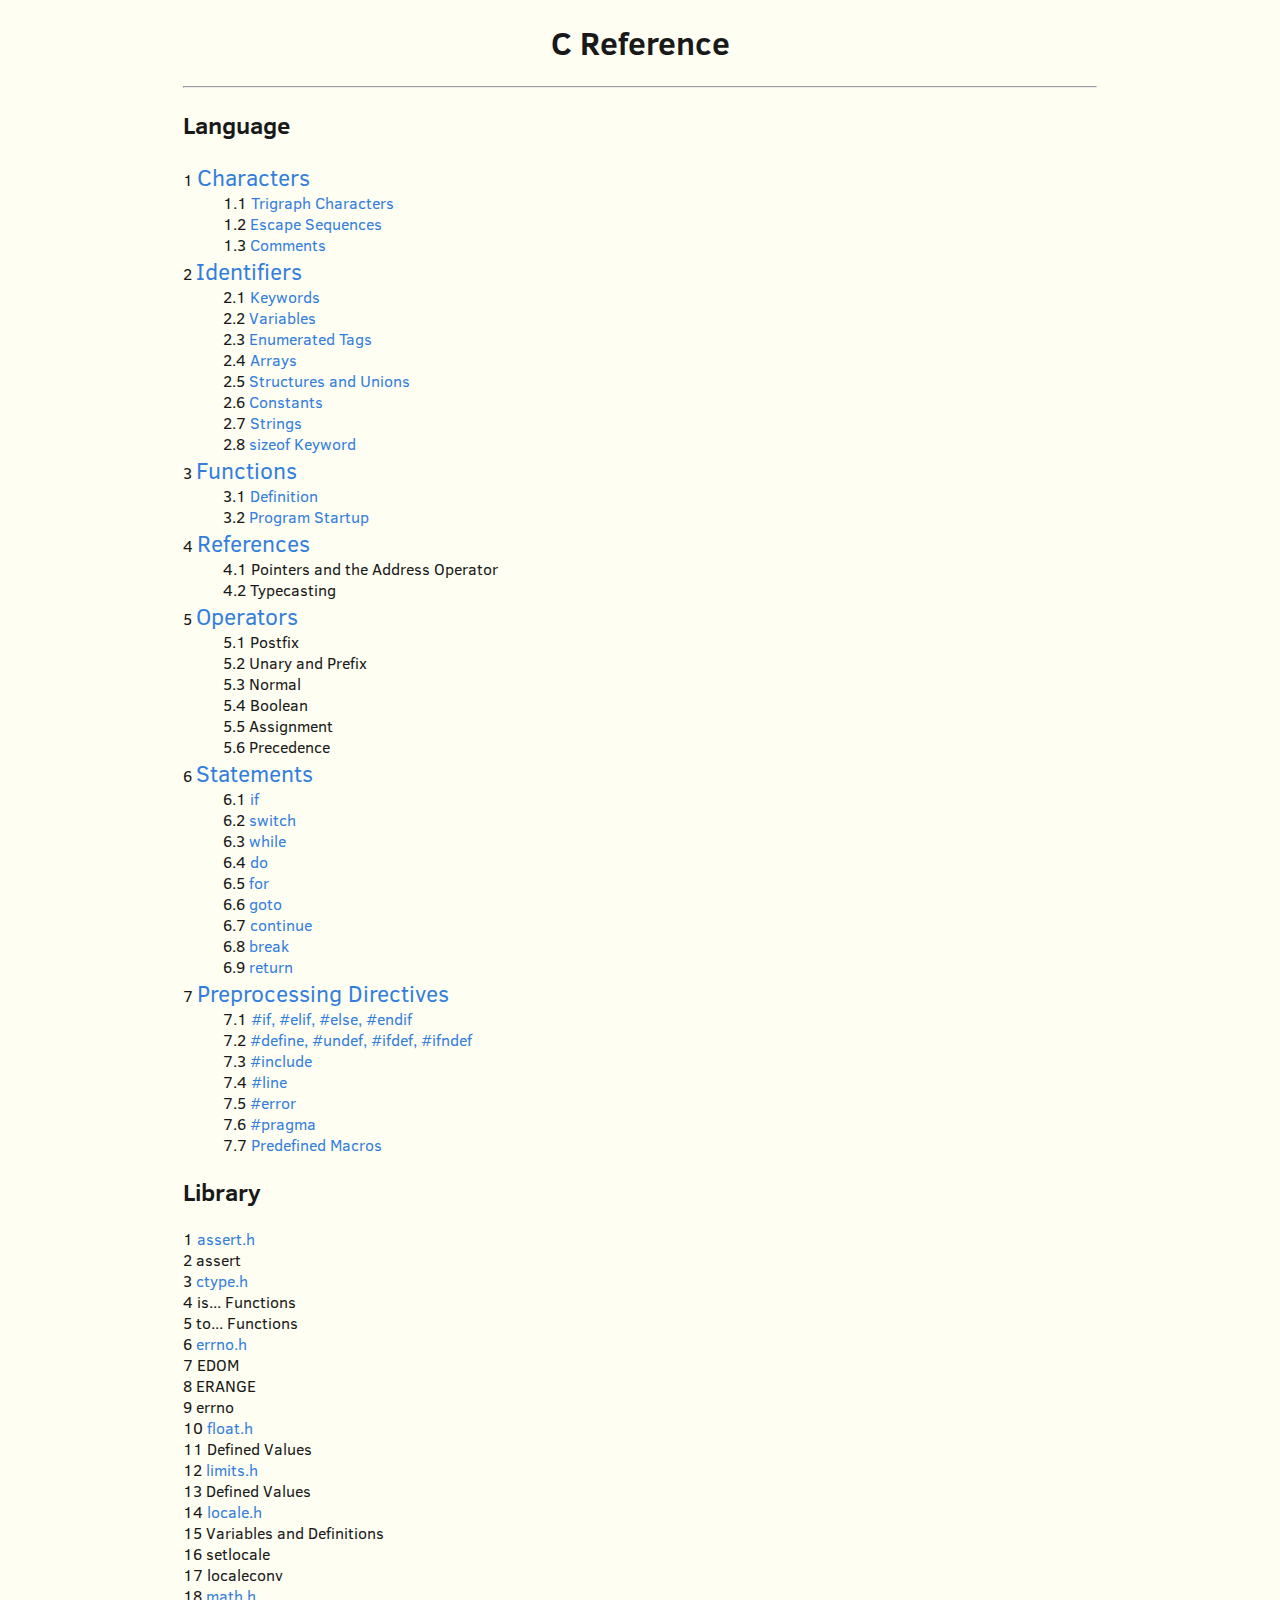
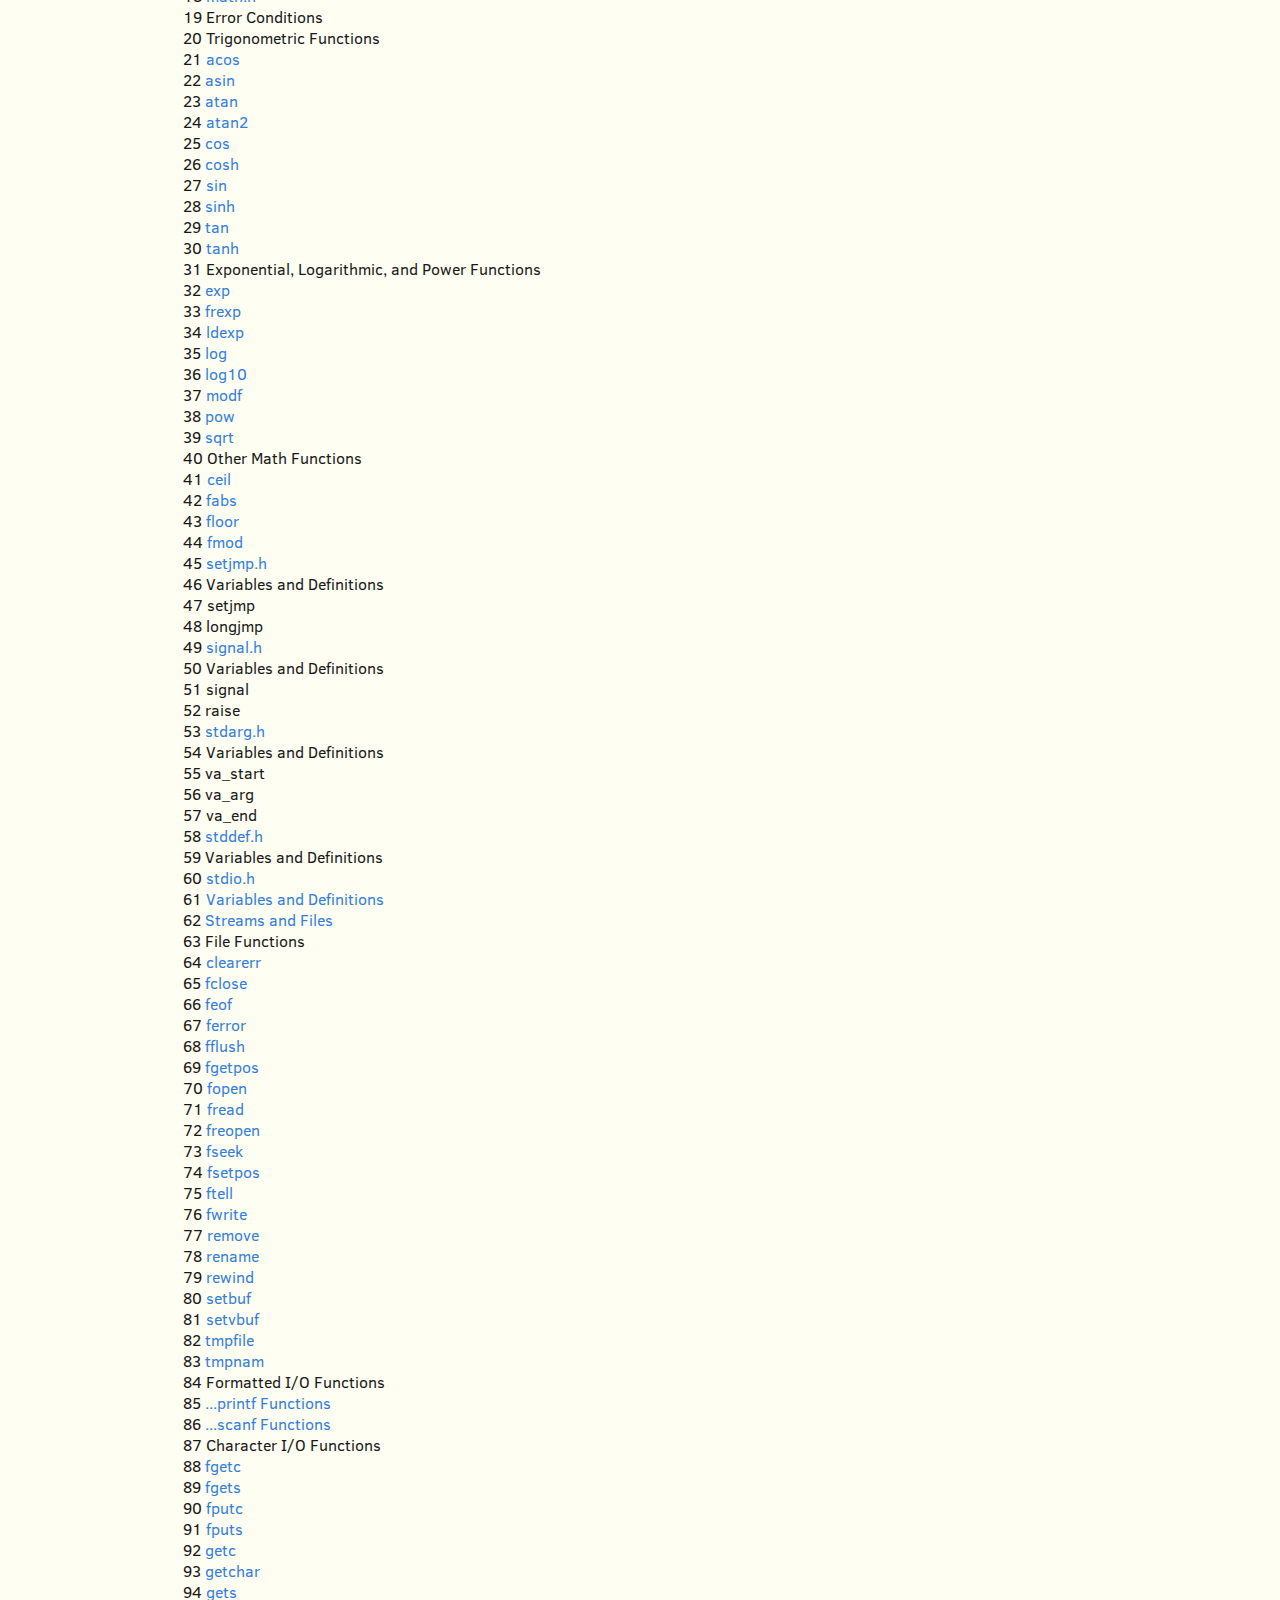
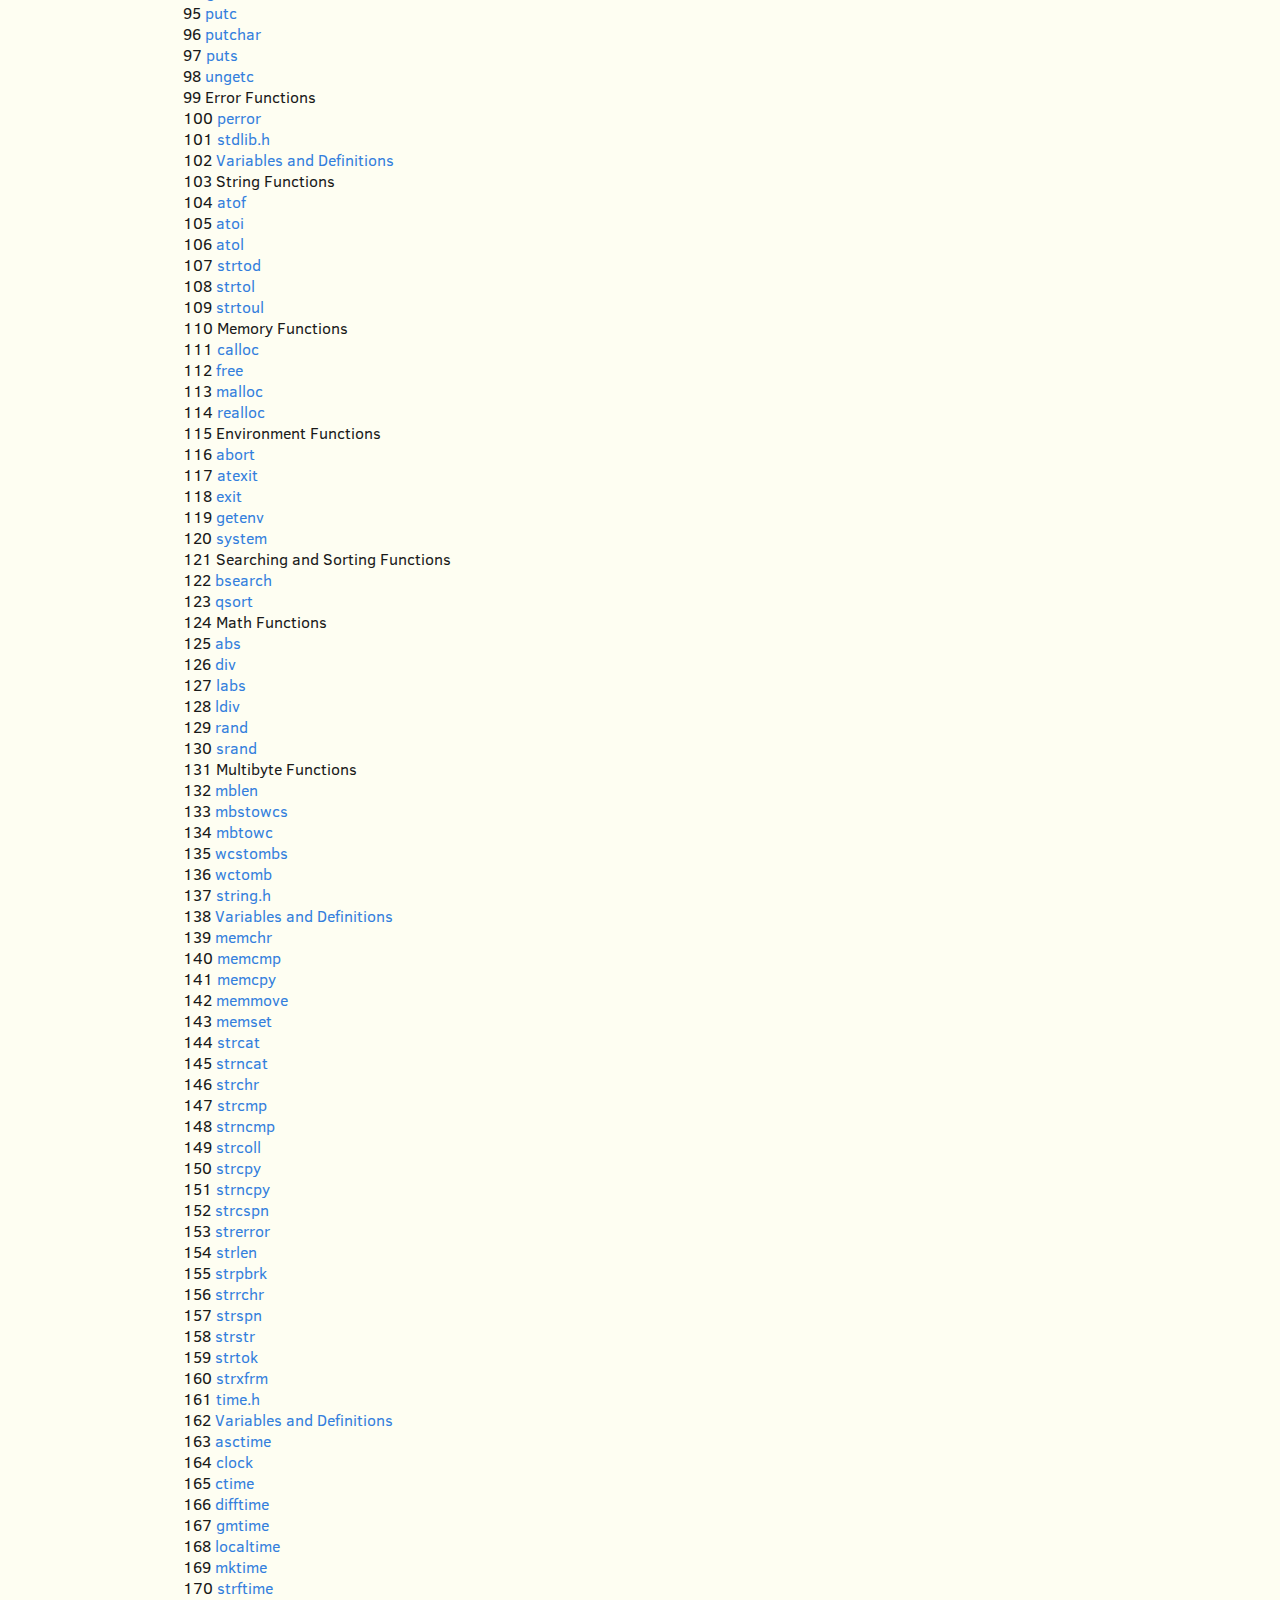
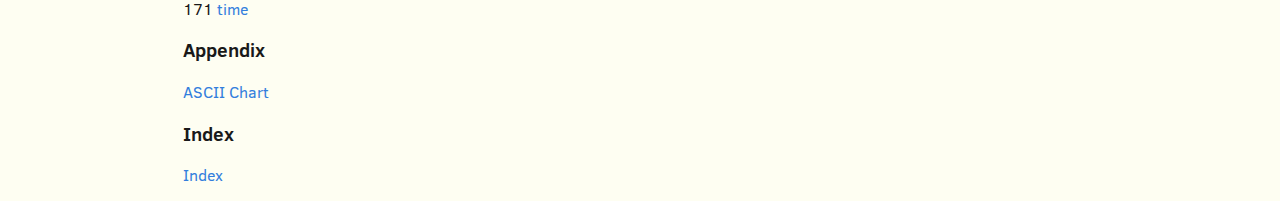
==== index.html @ f403c598 "Initial Commit." ====
<!DOCTYPE html>
<html lang='en' class='Mih(100%) M(0) Bxz(bb)'>
<head>
<meta name='viewport' content='width=device-width,initial-scale=1'>
<meta charset='utf-8'>
<link rel='stylesheet' type='text/css' href='static/type.css'>
<link rel='stylesheet' type='text/css' href='static/style.css'>
<link rel='stylesheet' type='text/css' href='static/defaults.css'>
<!-- Set box sizing to inherit globaly with border-box on root element. -->

<style>
*,*:before,*:after{-moz-box-sizing:inherit;box-sizing:inherit}
</style>
<title>C Reference</title>
</head>
<body class=
'H(100%) M(a) Maw(60rem) Px(s3)@md | Bgc(#FEFEF2) Ff(ClearSans) C(#191919)'>
<h1 class='Ta(c)'>C Reference</h1>
<hr>
<h2>Language</h2>
<ol>
<li><a class='Fz(s3)' href='characters.html'>Characters</a>
<ol>
<li><a href='characters.html#trigraph'>Trigraph Characters</a></li>
<li><a href='characters.html#escape'>Escape Sequences</a></li>
<li><a href='characters.html#comments'>Comments</a></li>
</ol>
</li>
<li><a class='Fz(s3)' href='identifiers.html'>Identifiers</a>
<ol>
<li><a href='identifiers.html#keywords'>Keywords</a></li>
<li><a href='identifiers.html#variables'>Variables</a></li>
<li><a href='identifiers.html#enum'>Enumerated Tags</a></li>
<li><a href='identifiers.html#arrays'>Arrays</a></li>
<li><a href='identifiers.html#struct'>Structures and Unions</a></li>
<li><a href='identifiers.html#const'>Constants</a></li>
<li><a href='identifiers.html#strings'>Strings</a></li>
<li><a href='identifiers.html#sizeof'>sizeof Keyword</a></li>
</ol>
</li>
<li><a class='Fz(s3)' href='functions.html'>Functions</a>
<ol>
<li><a href='functions.html#definition'>Definition</a></li>
<li><a href='functions.html#startup'>Program Startup</a></li>
</ol>
</li>
<li><a class='Fz(s3)' href='references.html'>References</a>
<ol>
<li>Pointers and the Address Operator</li>
<li>Typecasting</li>
</ol>
</li>
<li><a class='Fz(s3)' href=
'https://www-s.acm.illinois.edu/webmonkeys/book/c_guide/1.5.html'>Operators</a>
<ol>
<li>Postfix</li>
<li>Unary and Prefix</li>
<li>Normal</li>
<li>Boolean</li>
<li>Assignment</li>
<li>Precedence</li>
</ol>
</li>
<li><a class='Fz(s3)' href=
'https://www-s.acm.illinois.edu/webmonkeys/book/c_guide/1.6.html'>Statements</a>
<ol>
<li><a href=
'https://www-s.acm.illinois.edu/webmonkeys/book/c_guide/1.6.html#if'>if</a></li>
<li><a href=
'https://www-s.acm.illinois.edu/webmonkeys/book/c_guide/1.6.html#switch'>switch</a></li>
<li><a href=
'https://www-s.acm.illinois.edu/webmonkeys/book/c_guide/1.6.html#while'>while</a></li>
<li><a href=
'https://www-s.acm.illinois.edu/webmonkeys/book/c_guide/1.6.html#do'>do</a></li>
<li><a href=
'https://www-s.acm.illinois.edu/webmonkeys/book/c_guide/1.6.html#for'>for</a></li>
<li><a href=
'https://www-s.acm.illinois.edu/webmonkeys/book/c_guide/1.6.html#goto'>goto</a></li>
<li><a href=
'https://www-s.acm.illinois.edu/webmonkeys/book/c_guide/1.6.html#continue'>continue</a></li>
<li><a href=
'https://www-s.acm.illinois.edu/webmonkeys/book/c_guide/1.6.html#break'>break</a></li>
<li><a href=
'https://www-s.acm.illinois.edu/webmonkeys/book/c_guide/1.6.html#return'>return</a></li>
</ol>
</li>
<li><a class='Fz(s3)' href=
'https://www-s.acm.illinois.edu/webmonkeys/book/c_guide/1.7.html'>Preprocessing
Directives</a>
<ol>
<li><a href=
'https://www-s.acm.illinois.edu/webmonkeys/book/c_guide/1.7.html#conditional'>#if,
#elif, #else, #endif</a></li>
<li><a href=
'https://www-s.acm.illinois.edu/webmonkeys/book/c_guide/1.7.html#define'>#define,
#undef, #ifdef, #ifndef</a></li>
<li><a href=
'https://www-s.acm.illinois.edu/webmonkeys/book/c_guide/1.7.html#include'>#include</a></li>
<li><a href=
'https://www-s.acm.illinois.edu/webmonkeys/book/c_guide/1.7.html#line'>#line</a></li>
<li><a href=
'https://www-s.acm.illinois.edu/webmonkeys/book/c_guide/1.7.html#error'>#error</a></li>
<li><a href=
'https://www-s.acm.illinois.edu/webmonkeys/book/c_guide/1.7.html#pragma'>#pragma</a></li>
<li><a href=
'https://www-s.acm.illinois.edu/webmonkeys/book/c_guide/1.7.html#macros'>Predefined
Macros</a></li>
</ol>
</li>
</ol>
<h2>Library</h2>
<ol>
<li><a href=
'https://www-s.acm.illinois.edu/webmonkeys/book/c_guide/2.1.html'>assert.h</a></li>
<li>assert</li>
<li><a href=
'https://www-s.acm.illinois.edu/webmonkeys/book/c_guide/2.2.html'>ctype.h</a></li>
<li>is... Functions</li>
<li>to... Functions</li>
<li><a href=
'https://www-s.acm.illinois.edu/webmonkeys/book/c_guide/2.3.html'>errno.h</a></li>
<li>EDOM</li>
<li>ERANGE</li>
<li>errno</li>
<li><a href=
'https://www-s.acm.illinois.edu/webmonkeys/book/c_guide/2.4.html'>float.h</a></li>
<li>Defined Values</li>
<li><a href=
'https://www-s.acm.illinois.edu/webmonkeys/book/c_guide/2.5.html'>limits.h</a></li>
<li>Defined Values</li>
<li><a href=
'https://www-s.acm.illinois.edu/webmonkeys/book/c_guide/2.6.html'>locale.h</a></li>
<li>Variables and Definitions</li>
<li>setlocale</li>
<li>localeconv</li>
<li><a href=
'https://www-s.acm.illinois.edu/webmonkeys/book/c_guide/2.7.html'>math.h</a></li>
<li>Error Conditions</li>
<li>Trigonometric Functions</li>
<li><a href=
'https://www-s.acm.illinois.edu/webmonkeys/book/c_guide/2.7.html#acos'>acos</a></li>
<li><a href=
'https://www-s.acm.illinois.edu/webmonkeys/book/c_guide/2.7.html#asin'>asin</a></li>
<li><a href=
'https://www-s.acm.illinois.edu/webmonkeys/book/c_guide/2.7.html#atan'>atan</a></li>
<li><a href=
'https://www-s.acm.illinois.edu/webmonkeys/book/c_guide/2.7.html#atan2'>atan2</a></li>
<li><a href=
'https://www-s.acm.illinois.edu/webmonkeys/book/c_guide/2.7.html#cos'>cos</a></li>
<li><a href=
'https://www-s.acm.illinois.edu/webmonkeys/book/c_guide/2.7.html#cosh'>cosh</a></li>
<li><a href=
'https://www-s.acm.illinois.edu/webmonkeys/book/c_guide/2.7.html#sin'>sin</a></li>
<li><a href=
'https://www-s.acm.illinois.edu/webmonkeys/book/c_guide/2.7.html#sinh'>sinh</a></li>
<li><a href=
'https://www-s.acm.illinois.edu/webmonkeys/book/c_guide/2.7.html#tan'>tan</a></li>
<li><a href=
'https://www-s.acm.illinois.edu/webmonkeys/book/c_guide/2.7.html#tanh'>tanh</a></li>
<li>Exponential, Logarithmic, and Power Functions</li>
<li><a href=
'https://www-s.acm.illinois.edu/webmonkeys/book/c_guide/2.7.html#exp'>exp</a></li>
<li><a href=
'https://www-s.acm.illinois.edu/webmonkeys/book/c_guide/2.7.html#frexp'>frexp</a></li>
<li><a href=
'https://www-s.acm.illinois.edu/webmonkeys/book/c_guide/2.7.html#ldexp'>ldexp</a></li>
<li><a href=
'https://www-s.acm.illinois.edu/webmonkeys/book/c_guide/2.7.html#log'>log</a></li>
<li><a href=
'https://www-s.acm.illinois.edu/webmonkeys/book/c_guide/2.7.html#log10'>log10</a></li>
<li><a href=
'https://www-s.acm.illinois.edu/webmonkeys/book/c_guide/2.7.html#modf'>modf</a></li>
<li><a href=
'https://www-s.acm.illinois.edu/webmonkeys/book/c_guide/2.7.html#pow'>pow</a></li>
<li><a href=
'https://www-s.acm.illinois.edu/webmonkeys/book/c_guide/2.7.html#sqrt'>sqrt</a></li>
<li>Other Math Functions</li>
<li><a href=
'https://www-s.acm.illinois.edu/webmonkeys/book/c_guide/2.7.html#ceil'>ceil</a></li>
<li><a href=
'https://www-s.acm.illinois.edu/webmonkeys/book/c_guide/2.7.html#fabs'>fabs</a></li>
<li><a href=
'https://www-s.acm.illinois.edu/webmonkeys/book/c_guide/2.7.html#floor'>floor</a></li>
<li><a href=
'https://www-s.acm.illinois.edu/webmonkeys/book/c_guide/2.7.html#fmod'>fmod</a></li>
<li><a href=
'https://www-s.acm.illinois.edu/webmonkeys/book/c_guide/2.8.html'>setjmp.h</a></li>
<li>Variables and Definitions</li>
<li>setjmp</li>
<li>longjmp</li>
<li><a href=
'https://www-s.acm.illinois.edu/webmonkeys/book/c_guide/2.9.html'>signal.h</a></li>
<li>Variables and Definitions</li>
<li>signal</li>
<li>raise</li>
<li><a href=
'https://www-s.acm.illinois.edu/webmonkeys/book/c_guide/2.10.html'>stdarg.h</a></li>
<li>Variables and Definitions</li>
<li>va_start</li>
<li>va_arg</li>
<li>va_end</li>
<li><a href=
'https://www-s.acm.illinois.edu/webmonkeys/book/c_guide/2.11.html'>stddef.h</a></li>
<li>Variables and Definitions</li>
<li><a href=
'https://www-s.acm.illinois.edu/webmonkeys/book/c_guide/2.12.html'>stdio.h</a></li>
<li><a href=
'https://www-s.acm.illinois.edu/webmonkeys/book/c_guide/2.12.html#variables'>Variables
and Definitions</a></li>
<li><a href=
'https://www-s.acm.illinois.edu/webmonkeys/book/c_guide/2.12.html#streams'>Streams
and Files</a></li>
<li>File Functions</li>
<li><a href=
'https://www-s.acm.illinois.edu/webmonkeys/book/c_guide/2.12.html#clearerr'>clearerr</a></li>
<li><a href=
'https://www-s.acm.illinois.edu/webmonkeys/book/c_guide/2.12.html#fclose'>fclose</a></li>
<li><a href=
'https://www-s.acm.illinois.edu/webmonkeys/book/c_guide/2.12.html#feof'>feof</a></li>
<li><a href=
'https://www-s.acm.illinois.edu/webmonkeys/book/c_guide/2.12.html#ferror'>ferror</a></li>
<li><a href=
'https://www-s.acm.illinois.edu/webmonkeys/book/c_guide/2.12.html#fflush'>fflush</a></li>
<li><a href=
'https://www-s.acm.illinois.edu/webmonkeys/book/c_guide/2.12.html#fgetpos'>fgetpos</a></li>
<li><a href=
'https://www-s.acm.illinois.edu/webmonkeys/book/c_guide/2.12.html#fopen'>fopen</a></li>
<li><a href=
'https://www-s.acm.illinois.edu/webmonkeys/book/c_guide/2.12.html#fread'>fread</a></li>
<li><a href=
'https://www-s.acm.illinois.edu/webmonkeys/book/c_guide/2.12.html#freopen'>freopen</a></li>
<li><a href=
'https://www-s.acm.illinois.edu/webmonkeys/book/c_guide/2.12.html#fseek'>fseek</a></li>
<li><a href=
'https://www-s.acm.illinois.edu/webmonkeys/book/c_guide/2.12.html#fsetpos'>fsetpos</a></li>
<li><a href=
'https://www-s.acm.illinois.edu/webmonkeys/book/c_guide/2.12.html#ftell'>ftell</a></li>
<li><a href=
'https://www-s.acm.illinois.edu/webmonkeys/book/c_guide/2.12.html#fwrite'>fwrite</a></li>
<li><a href=
'https://www-s.acm.illinois.edu/webmonkeys/book/c_guide/2.12.html#remove'>remove</a></li>
<li><a href=
'https://www-s.acm.illinois.edu/webmonkeys/book/c_guide/2.12.html#rename'>rename</a></li>
<li><a href=
'https://www-s.acm.illinois.edu/webmonkeys/book/c_guide/2.12.html#rewind'>rewind</a></li>
<li><a href=
'https://www-s.acm.illinois.edu/webmonkeys/book/c_guide/2.12.html#setbuf'>setbuf</a></li>
<li><a href=
'https://www-s.acm.illinois.edu/webmonkeys/book/c_guide/2.12.html#setvbuf'>setvbuf</a></li>
<li><a href=
'https://www-s.acm.illinois.edu/webmonkeys/book/c_guide/2.12.html#tmpfile'>tmpfile</a></li>
<li><a href=
'https://www-s.acm.illinois.edu/webmonkeys/book/c_guide/2.12.html#tmpnam'>tmpnam</a></li>
<li>Formatted I/O Functions</li>
<li><a href=
'https://www-s.acm.illinois.edu/webmonkeys/book/c_guide/2.12.html#printf'>...printf
Functions</a></li>
<li><a href=
'https://www-s.acm.illinois.edu/webmonkeys/book/c_guide/2.12.html#scanf'>...scanf
Functions</a></li>
<li>Character I/O Functions</li>
<li><a href=
'https://www-s.acm.illinois.edu/webmonkeys/book/c_guide/2.12.html#fgetc'>fgetc</a></li>
<li><a href=
'https://www-s.acm.illinois.edu/webmonkeys/book/c_guide/2.12.html#fgets'>fgets</a></li>
<li><a href=
'https://www-s.acm.illinois.edu/webmonkeys/book/c_guide/2.12.html#fputc'>fputc</a></li>
<li><a href=
'https://www-s.acm.illinois.edu/webmonkeys/book/c_guide/2.12.html#fputs'>fputs</a></li>
<li><a href=
'https://www-s.acm.illinois.edu/webmonkeys/book/c_guide/2.12.html#getc'>getc</a></li>
<li><a href=
'https://www-s.acm.illinois.edu/webmonkeys/book/c_guide/2.12.html#getchar'>getchar</a></li>
<li><a href=
'https://www-s.acm.illinois.edu/webmonkeys/book/c_guide/2.12.html#gets'>gets</a></li>
<li><a href=
'https://www-s.acm.illinois.edu/webmonkeys/book/c_guide/2.12.html#putc'>putc</a></li>
<li><a href=
'https://www-s.acm.illinois.edu/webmonkeys/book/c_guide/2.12.html#putchar'>putchar</a></li>
<li><a href=
'https://www-s.acm.illinois.edu/webmonkeys/book/c_guide/2.12.html#puts'>puts</a></li>
<li><a href=
'https://www-s.acm.illinois.edu/webmonkeys/book/c_guide/2.12.html#ungetc'>ungetc</a></li>
<li>Error Functions</li>
<li><a href=
'https://www-s.acm.illinois.edu/webmonkeys/book/c_guide/2.12.html#perror'>perror</a></li>
<li><a href=
'https://www-s.acm.illinois.edu/webmonkeys/book/c_guide/2.13.html'>stdlib.h</a></li>
<li><a href=
'https://www-s.acm.illinois.edu/webmonkeys/book/c_guide/2.13.html#variables'>Variables
and Definitions</a></li>
<li>String Functions</li>
<li><a href=
'https://www-s.acm.illinois.edu/webmonkeys/book/c_guide/2.13.html#atof'>atof</a></li>
<li><a href=
'https://www-s.acm.illinois.edu/webmonkeys/book/c_guide/2.13.html#atoi'>atoi</a></li>
<li><a href=
'https://www-s.acm.illinois.edu/webmonkeys/book/c_guide/2.13.html#atol'>atol</a></li>
<li><a href=
'https://www-s.acm.illinois.edu/webmonkeys/book/c_guide/2.13.html#strtod'>strtod</a></li>
<li><a href=
'https://www-s.acm.illinois.edu/webmonkeys/book/c_guide/2.13.html#strtol'>strtol</a></li>
<li><a href=
'https://www-s.acm.illinois.edu/webmonkeys/book/c_guide/2.13.html#strtoul'>strtoul</a></li>
<li>Memory Functions</li>
<li><a href=
'https://www-s.acm.illinois.edu/webmonkeys/book/c_guide/2.13.html#calloc'>calloc</a></li>
<li><a href=
'https://www-s.acm.illinois.edu/webmonkeys/book/c_guide/2.13.html#free'>free</a></li>
<li><a href=
'https://www-s.acm.illinois.edu/webmonkeys/book/c_guide/2.13.html#malloc'>malloc</a></li>
<li><a href=
'https://www-s.acm.illinois.edu/webmonkeys/book/c_guide/2.13.html#realloc'>realloc</a></li>
<li>Environment Functions</li>
<li><a href=
'https://www-s.acm.illinois.edu/webmonkeys/book/c_guide/2.13.html#abort'>abort</a></li>
<li><a href=
'https://www-s.acm.illinois.edu/webmonkeys/book/c_guide/2.13.html#atexit'>atexit</a></li>
<li><a href=
'https://www-s.acm.illinois.edu/webmonkeys/book/c_guide/2.13.html#exit'>exit</a></li>
<li><a href=
'https://www-s.acm.illinois.edu/webmonkeys/book/c_guide/2.13.html#getenv'>getenv</a></li>
<li><a href=
'https://www-s.acm.illinois.edu/webmonkeys/book/c_guide/2.13.html#system'>system</a></li>
<li>Searching and Sorting Functions</li>
<li><a href=
'https://www-s.acm.illinois.edu/webmonkeys/book/c_guide/2.13.html#bsearch'>bsearch</a></li>
<li><a href=
'https://www-s.acm.illinois.edu/webmonkeys/book/c_guide/2.13.html#qsort'>qsort</a></li>
<li>Math Functions</li>
<li><a href=
'https://www-s.acm.illinois.edu/webmonkeys/book/c_guide/2.13.html#abs'>abs</a></li>
<li><a href=
'https://www-s.acm.illinois.edu/webmonkeys/book/c_guide/2.13.html#div'>div</a></li>
<li><a href=
'https://www-s.acm.illinois.edu/webmonkeys/book/c_guide/2.13.html#labs'>labs</a></li>
<li><a href=
'https://www-s.acm.illinois.edu/webmonkeys/book/c_guide/2.13.html#ldiv'>ldiv</a></li>
<li><a href=
'https://www-s.acm.illinois.edu/webmonkeys/book/c_guide/2.13.html#rand'>rand</a></li>
<li><a href=
'https://www-s.acm.illinois.edu/webmonkeys/book/c_guide/2.13.html#srand'>srand</a></li>
<li>Multibyte Functions</li>
<li><a href=
'https://www-s.acm.illinois.edu/webmonkeys/book/c_guide/2.13.html#mblen'>mblen</a></li>
<li><a href=
'https://www-s.acm.illinois.edu/webmonkeys/book/c_guide/2.13.html#mbstowcs'>mbstowcs</a></li>
<li><a href=
'https://www-s.acm.illinois.edu/webmonkeys/book/c_guide/2.13.html#mbtowc'>mbtowc</a></li>
<li><a href=
'https://www-s.acm.illinois.edu/webmonkeys/book/c_guide/2.13.html#wcstombs'>wcstombs</a></li>
<li><a href=
'https://www-s.acm.illinois.edu/webmonkeys/book/c_guide/2.13.html#wctomb'>wctomb</a></li>
<li><a href=
'https://www-s.acm.illinois.edu/webmonkeys/book/c_guide/2.14.html'>string.h</a></li>
<li><a href=
'https://www-s.acm.illinois.edu/webmonkeys/book/c_guide/2.14.html#variables'>Variables
and Definitions</a></li>
<li><a href=
'https://www-s.acm.illinois.edu/webmonkeys/book/c_guide/2.14.html#memchr'>memchr</a></li>
<li><a href=
'https://www-s.acm.illinois.edu/webmonkeys/book/c_guide/2.14.html#memcmp'>memcmp</a></li>
<li><a href=
'https://www-s.acm.illinois.edu/webmonkeys/book/c_guide/2.14.html#memcpy'>memcpy</a></li>
<li><a href=
'https://www-s.acm.illinois.edu/webmonkeys/book/c_guide/2.14.html#memmove'>memmove</a></li>
<li><a href=
'https://www-s.acm.illinois.edu/webmonkeys/book/c_guide/2.14.html#memset'>memset</a></li>
<li><a href=
'https://www-s.acm.illinois.edu/webmonkeys/book/c_guide/2.14.html#strcat'>strcat</a></li>
<li><a href=
'https://www-s.acm.illinois.edu/webmonkeys/book/c_guide/2.14.html#strncat'>strncat</a></li>
<li><a href=
'https://www-s.acm.illinois.edu/webmonkeys/book/c_guide/2.14.html#strchr'>strchr</a></li>
<li><a href=
'https://www-s.acm.illinois.edu/webmonkeys/book/c_guide/2.14.html#strcmp'>strcmp</a></li>
<li><a href=
'https://www-s.acm.illinois.edu/webmonkeys/book/c_guide/2.14.html#strncmp'>strncmp</a></li>
<li><a href=
'https://www-s.acm.illinois.edu/webmonkeys/book/c_guide/2.14.html#strcoll'>strcoll</a></li>
<li><a href=
'https://www-s.acm.illinois.edu/webmonkeys/book/c_guide/2.14.html#strcpy'>strcpy</a></li>
<li><a href=
'https://www-s.acm.illinois.edu/webmonkeys/book/c_guide/2.14.html#strncpy'>strncpy</a></li>
<li><a href=
'https://www-s.acm.illinois.edu/webmonkeys/book/c_guide/2.14.html#strcspn'>strcspn</a></li>
<li><a href=
'https://www-s.acm.illinois.edu/webmonkeys/book/c_guide/2.14.html#strerror'>strerror</a></li>
<li><a href=
'https://www-s.acm.illinois.edu/webmonkeys/book/c_guide/2.14.html#strlen'>strlen</a></li>
<li><a href=
'https://www-s.acm.illinois.edu/webmonkeys/book/c_guide/2.14.html#strpbrk'>strpbrk</a></li>
<li><a href=
'https://www-s.acm.illinois.edu/webmonkeys/book/c_guide/2.14.html#strrchr'>strrchr</a></li>
<li><a href=
'https://www-s.acm.illinois.edu/webmonkeys/book/c_guide/2.14.html#strspn'>strspn</a></li>
<li><a href=
'https://www-s.acm.illinois.edu/webmonkeys/book/c_guide/2.14.html#strstr'>strstr</a></li>
<li><a href=
'https://www-s.acm.illinois.edu/webmonkeys/book/c_guide/2.14.html#strtok'>strtok</a></li>
<li><a href=
'https://www-s.acm.illinois.edu/webmonkeys/book/c_guide/2.14.html#strxfrm'>strxfrm</a></li>
<li><a href=
'https://www-s.acm.illinois.edu/webmonkeys/book/c_guide/2.15.html'>time.h</a></li>
<li><a href=
'https://www-s.acm.illinois.edu/webmonkeys/book/c_guide/2.15.html#variables'>Variables
and Definitions</a></li>
<li><a href=
'https://www-s.acm.illinois.edu/webmonkeys/book/c_guide/2.15.html#asctime'>asctime</a></li>
<li><a href=
'https://www-s.acm.illinois.edu/webmonkeys/book/c_guide/2.15.html#clock'>clock</a></li>
<li><a href=
'https://www-s.acm.illinois.edu/webmonkeys/book/c_guide/2.15.html#ctime'>ctime</a></li>
<li><a href=
'https://www-s.acm.illinois.edu/webmonkeys/book/c_guide/2.15.html#difftime'>difftime</a></li>
<li><a href=
'https://www-s.acm.illinois.edu/webmonkeys/book/c_guide/2.15.html#gmtime'>gmtime</a></li>
<li><a href=
'https://www-s.acm.illinois.edu/webmonkeys/book/c_guide/2.15.html#localtime'>localtime</a></li>
<li><a href=
'https://www-s.acm.illinois.edu/webmonkeys/book/c_guide/2.15.html#mktime'>mktime</a></li>
<li><a href=
'https://www-s.acm.illinois.edu/webmonkeys/book/c_guide/2.15.html#strftime'>strftime</a></li>
<li><a href=
'https://www-s.acm.illinois.edu/webmonkeys/book/c_guide/2.15.html#time'>time</a></li>
</ol>
<h3>Appendix</h3>
<a href='https://www-s.acm.illinois.edu/webmonkeys/book/c_guide/a.html'>ASCII
Chart</a>
<h3>Index</h3>
<a class='Pb(s1)' href=
'https://www-s.acm.illinois.edu/webmonkeys/book/c_guide/index2.html'>Index</a>
</body>
</html>
---- static/type.css ----
@font-face {
    font-family: ClearSans;
    src: url("type/clearsans-regular.woff2") format("woff2"),
         url("type/clearsans-regular.woff") format("woff");
    font-weight: normal;
    font-style: normal;
}

@font-face {
    font-family: ClearSans;
    src: url("type/clearsans-italic.woff2") format("woff2"),
         url("type/clearsans-italic.woff") format("woff");
    font-weight: normal;
    font-style: italic;
}

@font-face {
    font-family: ClearSans;
    src: url("type/clearsans-bold.woff2") format("woff2"),
         url("type/clearsans-bold.woff") format("woff");
    font-weight: bold;
    font-style: normal;
}

@font-face {
    font-family: FiraMono;
    src: url("type/firamono-regular.otf");
    font-weight: normal;
    font-style: normal;
}

@font-face {
    font-family: FiraMono;
    src: url("type/firamono-bold.otf");
    font-weight: bold;
    font-style: normal;
}
---- static/style.css ----
/* ---| No helpers used |--- */
/* ---| Cells |--- */
.Bdl\(d\,1px\,grey-7\) {border-left: dotted 1px rgb(204,204,204);}
.Bgc\(\#FEFEF2\) {background-color: #FEFEF2;}
.Bxz\(bb\) {-moz-box-sizing: border-box; box-sizing: border-box;}
.C {color: ;}
.C\(\#191919\) {color: #191919;}
.Ff\(ClearSans\) {font-family: ClearSans;}
.Ff\(FiraMono\) {font-family: FiraMono;}
.Fw\(b\) {font-weight: bold;}
.Fz\(s3\) {font-size: 1.44rem;}
.H\(100\%\) {height: 100%;}
.M\(0\) {margin: 0;}
.M\(a\) {margin: auto;}
.Maw\(60rem\) {max-width: 60rem;}
.Mb\(s04\) {margin-bottom: .25rem;}
.Mih\(100\%\) {min-height: 100%;}
.Mt\(0\) {margin-top: 0;}
.Mt\(s04\) {margin-top: .25rem;}
.Pb\(s04\) {padding-bottom: .25rem;}
.Pb\(s1\) {padding-bottom: 1rem;}
.Pos\(a\) {position: absolute;}
.Ta\(c\) {text-align: center;}
.Va\(t\) {vertical-align: top;}
@media all and (min-width: 48rem) {
.Px\(s3\)\@md {padding-left: 1.44rem; padding-right: 1.44rem;}
}
---- static/defaults.css ----
a {
  color: rgb(51,126,221);
  text-decoration: none;
  outline: none;
}
a:hover {opacity: .6;}

code {
  font-family: FiraMono;
  color: black;
  background-color: white;
}

pre {
  font-family: FiraMono;
  color: black;
  background-color: white;
  font-size: 1rem;
  padding: .1rem;
}

td {
  border-bottom: dotted 1px rgb(204,204,204);
  padding-left: .5rem
}

ol {
  counter-reset: section;
  list-style-type: none
}

li::before {
  counter-increment: section;
  content: counters(section,".") " ";
}

body > ol {padding-left:0}
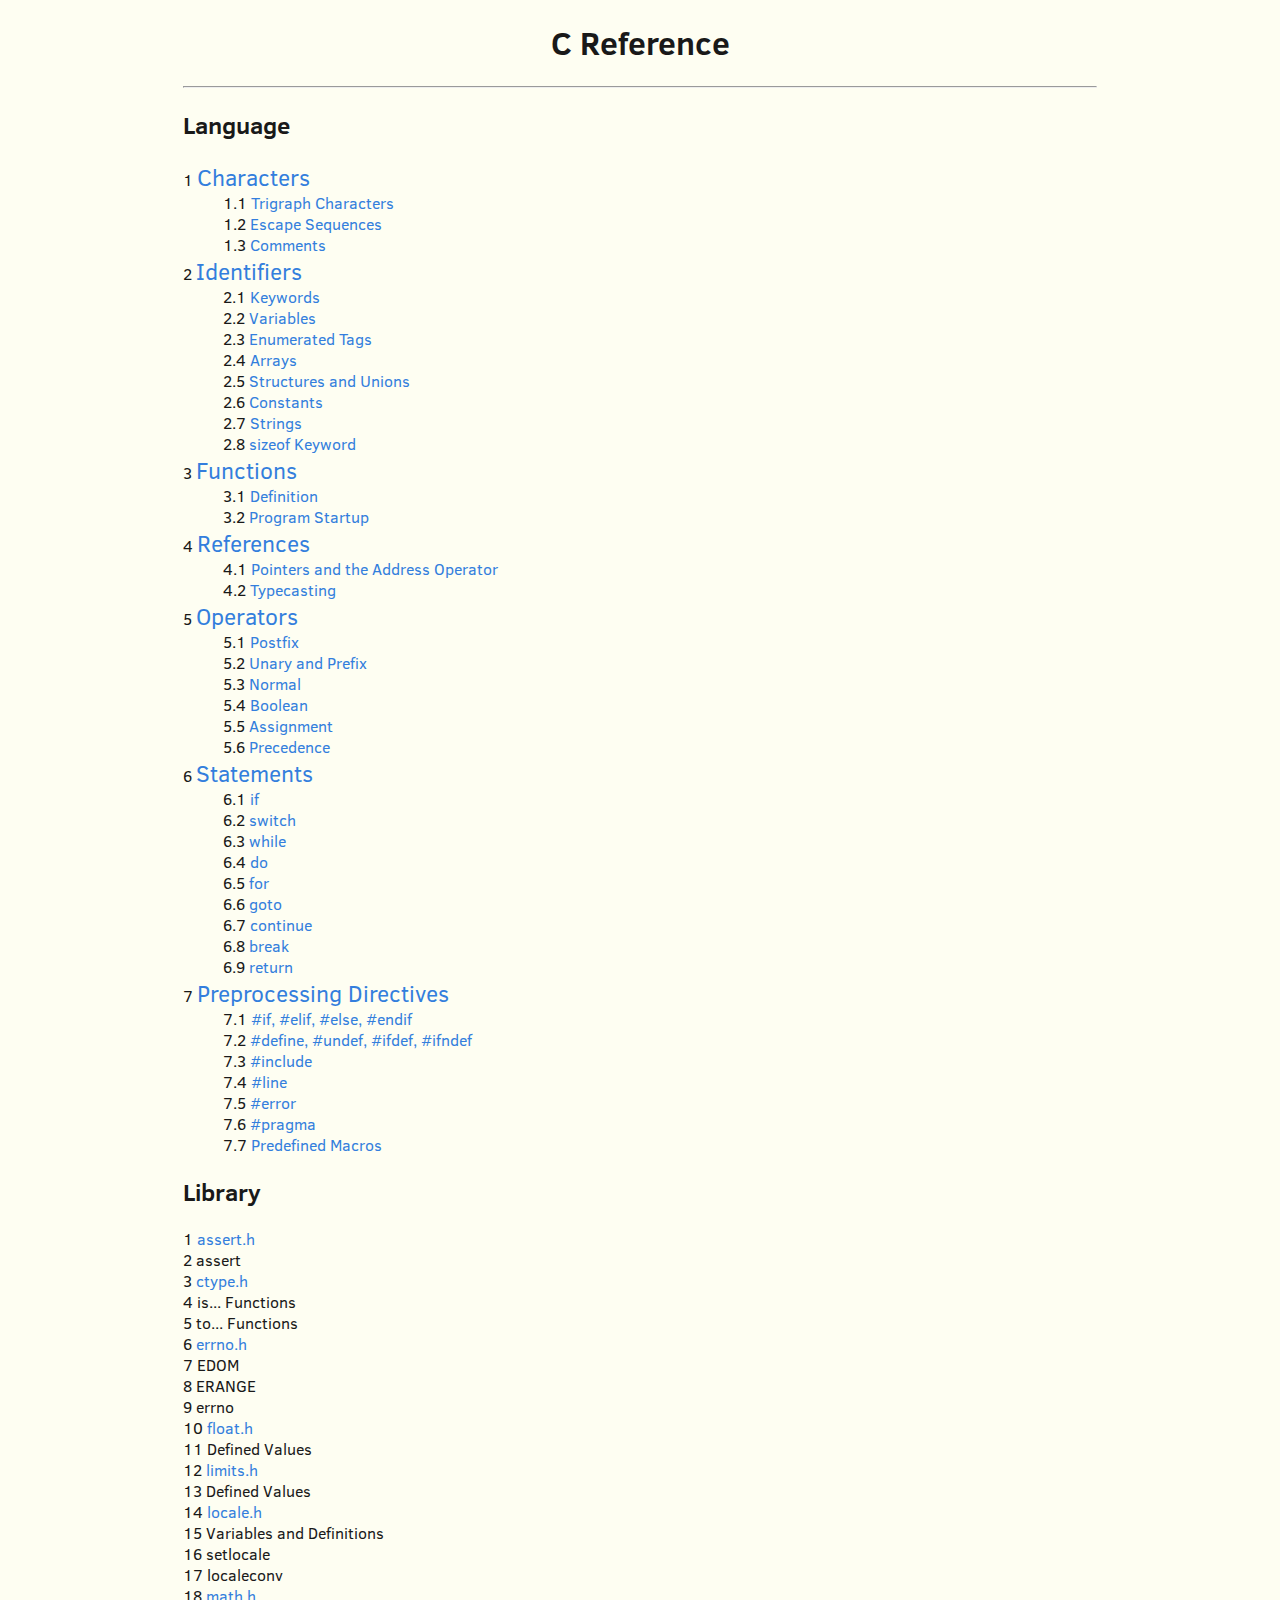
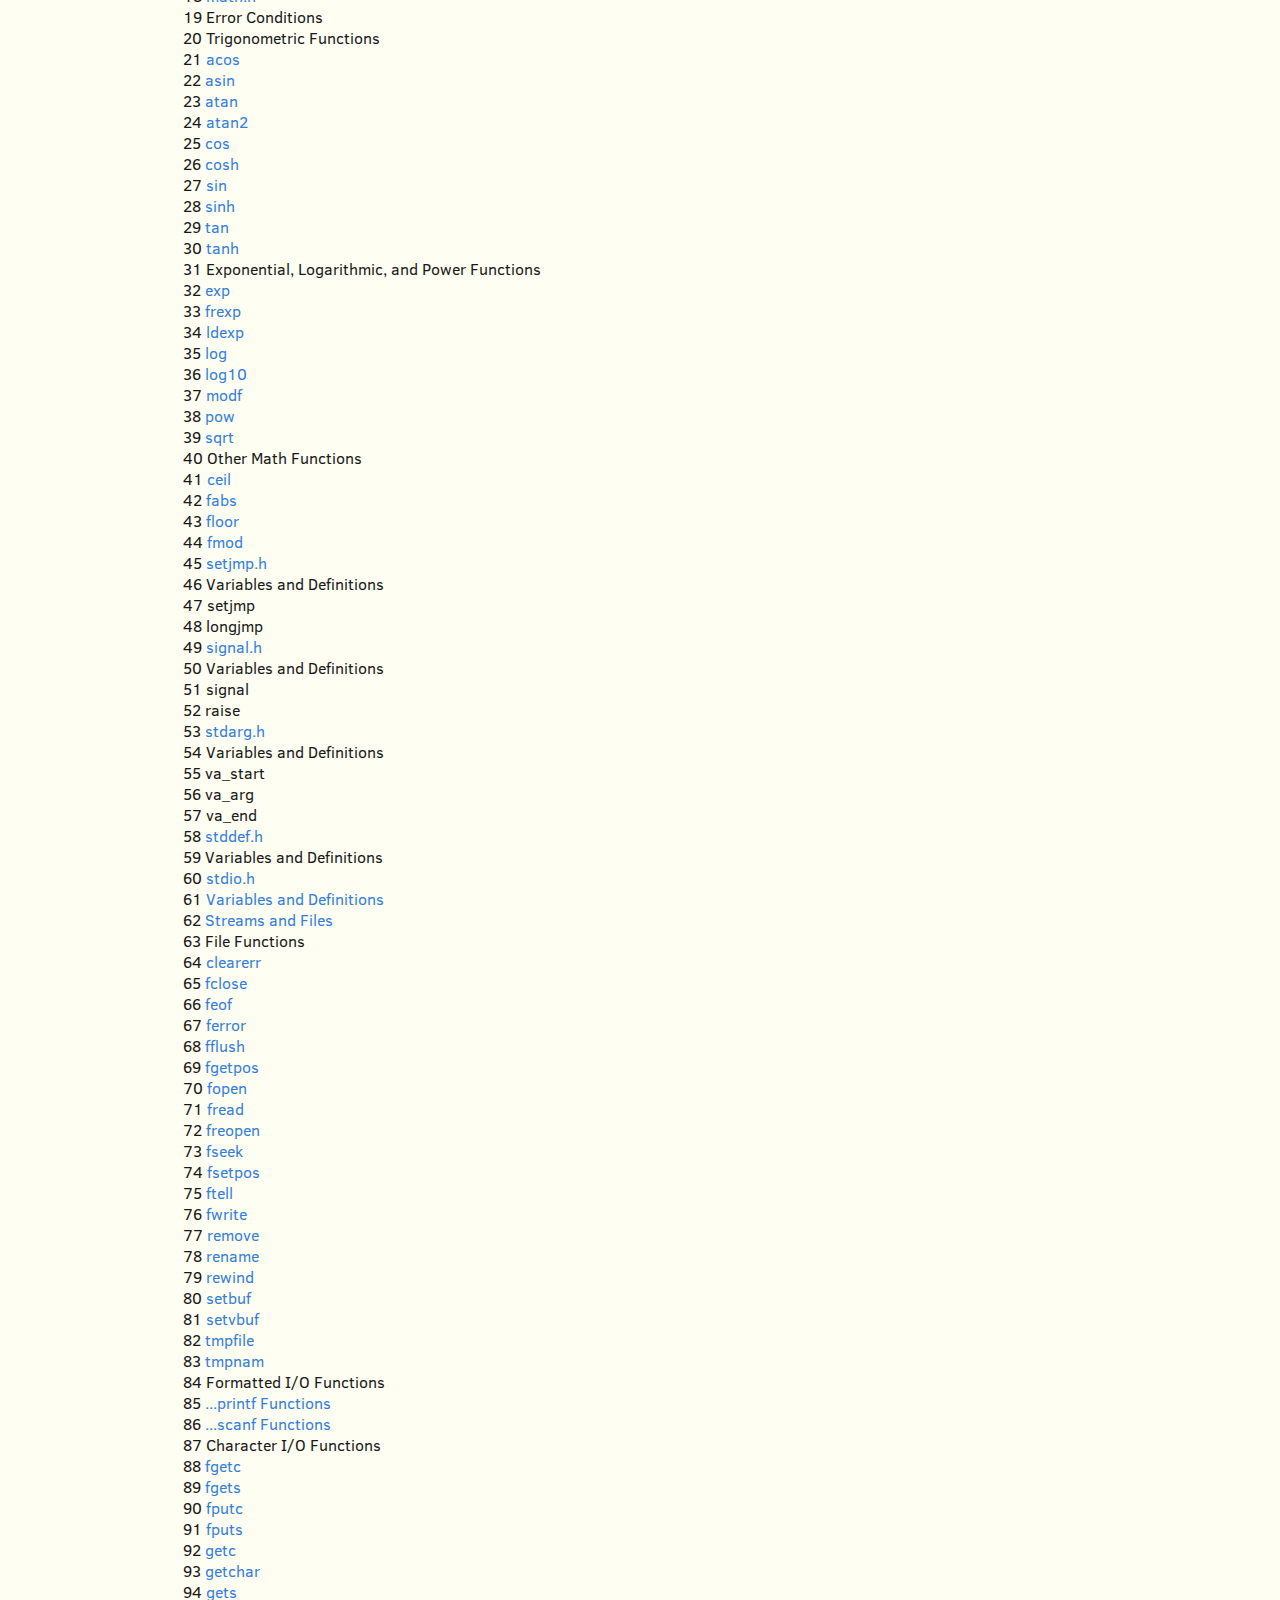
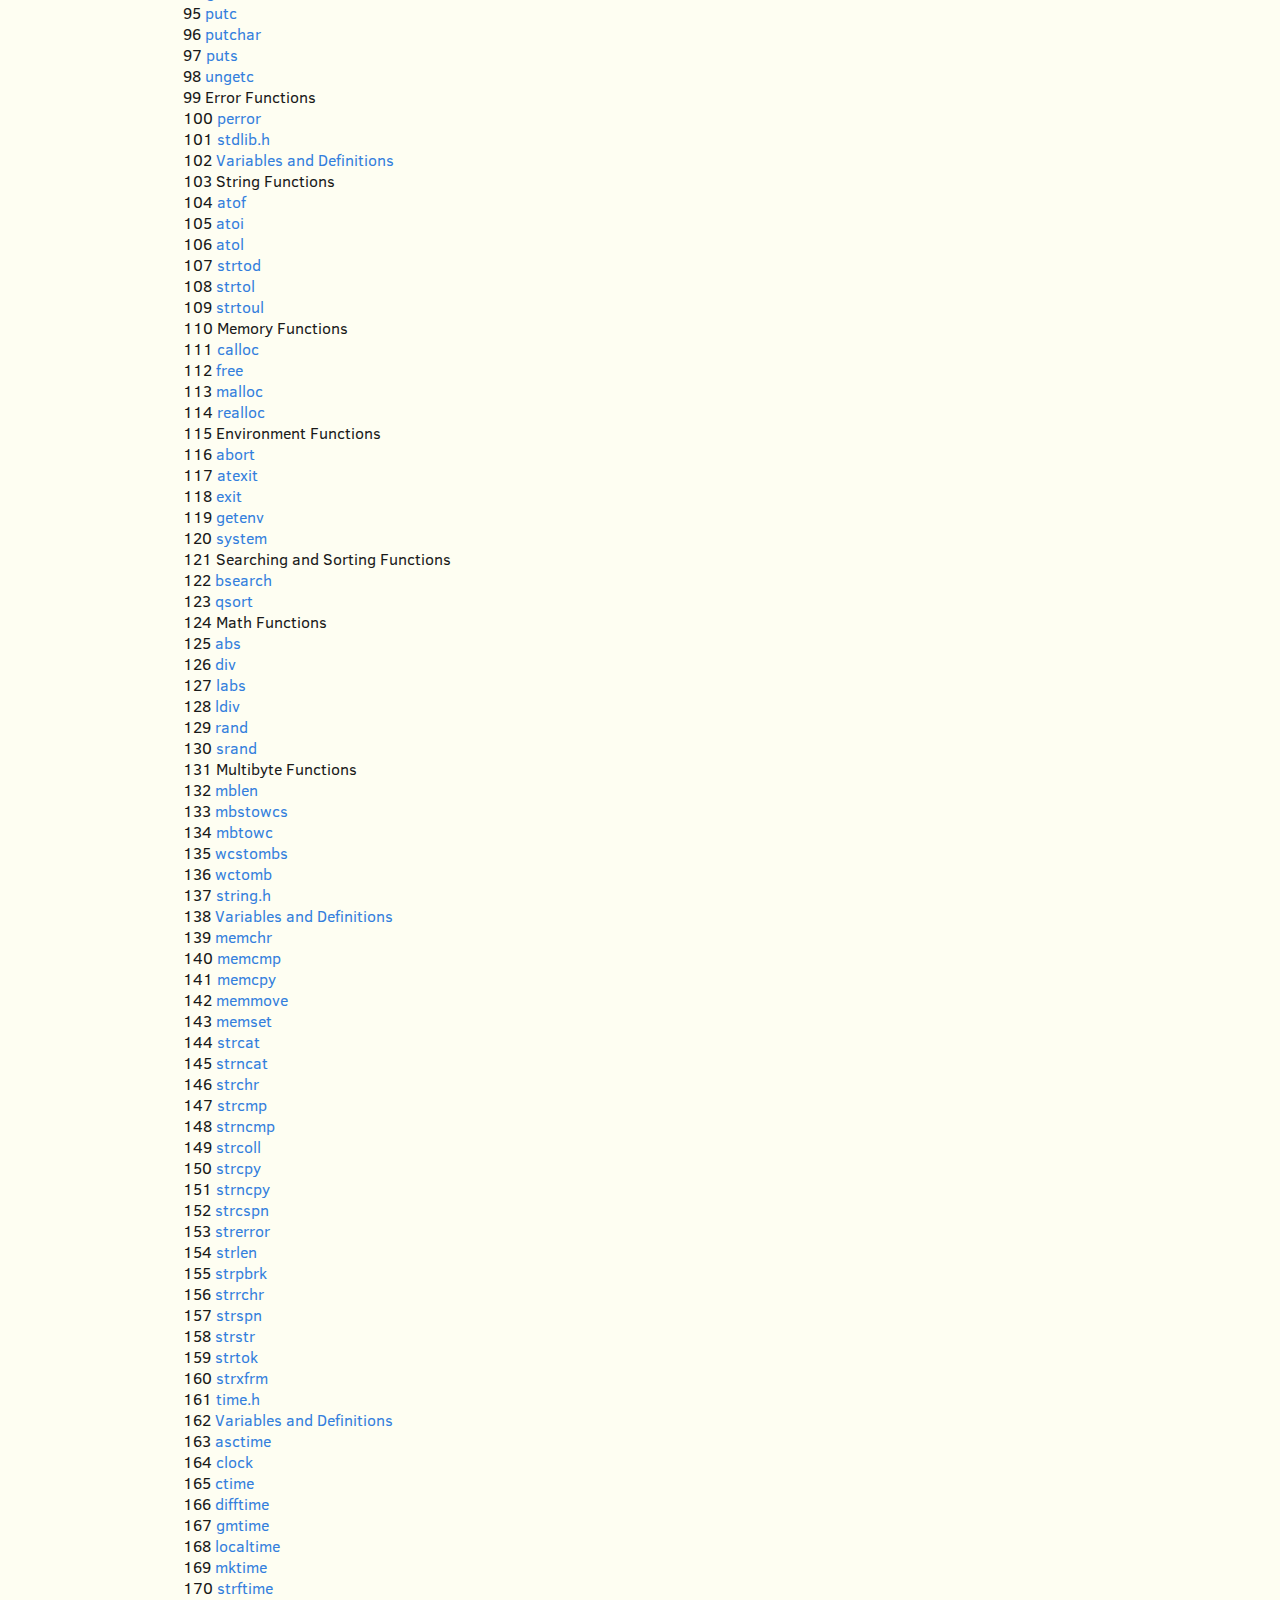
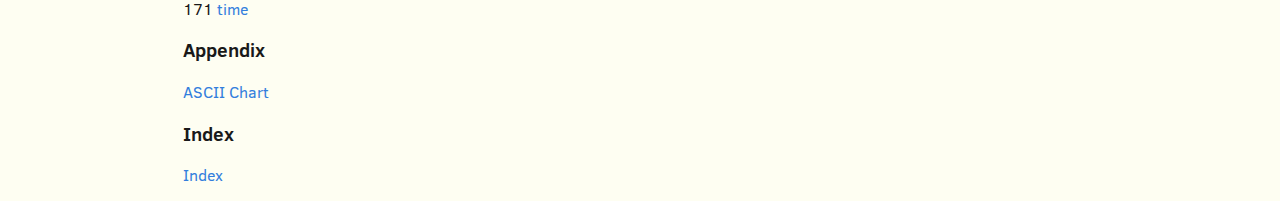
==== commit 465fc175: "MOD: Change typeface to 'Hack', add highlighting though prism" ====
--- a/index.html
+++ b/index.html
@@ -1,434 +1,271 @@
 <!DOCTYPE html>
-<html lang='en' class='Mih(100%) M(0) Bxz(bb)'>
-<head>
-<meta name='viewport' content='width=device-width,initial-scale=1'>
-<meta charset='utf-8'>
-<link rel='stylesheet' type='text/css' href='static/type.css'>
-<link rel='stylesheet' type='text/css' href='static/style.css'>
-<link rel='stylesheet' type='text/css' href='static/defaults.css'>
-<!-- Set box sizing to inherit globaly with border-box on root element. -->
-
-<style>
-*,*:before,*:after{-moz-box-sizing:inherit;box-sizing:inherit}
-</style>
-<title>C Reference</title>
+<html lang='en' class='Mih(100%) M(0) Bxz(bb)'><head>
+  <meta name='viewport' content='width=device-width,initial-scale=1' />
+  <meta charset='utf-8' />
+  <link rel='stylesheet' type='text/css' href='static/defaults.css' />
+  <link rel='stylesheet' type='text/css' href='static/type.css' />
+  <link rel='stylesheet' type='text/css' href='static/style.css' />
+  <link rel='stylesheet' type='text/css' href='static/code.css' />
+  <!-- Set box sizing to inherit globaly with border-box on root element. -->
+  <style>*,*:before,*:after{-moz-box-sizing:inherit;box-sizing:inherit}</style>
+
+  <title>C Reference</title>
 </head>
-<body class=
-'H(100%) M(a) Maw(60rem) Px(s3)@md | Bgc(#FEFEF2) Ff(ClearSans) C(#191919)'>
+
+
+
+<body class='H(100%) M(a) Maw(60rem) Px(s3)@md | Bgc(#FEFEF2) Ff(ClearSans) C(#191919) language-c'>
+  
+
+
+
 <h1 class='Ta(c)'>C Reference</h1>
-<hr>
+<hr />
 <h2>Language</h2>
 <ol>
-<li><a class='Fz(s3)' href='characters.html'>Characters</a>
-<ol>
-<li><a href='characters.html#trigraph'>Trigraph Characters</a></li>
-<li><a href='characters.html#escape'>Escape Sequences</a></li>
-<li><a href='characters.html#comments'>Comments</a></li>
-</ol>
-</li>
-<li><a class='Fz(s3)' href='identifiers.html'>Identifiers</a>
-<ol>
-<li><a href='identifiers.html#keywords'>Keywords</a></li>
-<li><a href='identifiers.html#variables'>Variables</a></li>
-<li><a href='identifiers.html#enum'>Enumerated Tags</a></li>
-<li><a href='identifiers.html#arrays'>Arrays</a></li>
-<li><a href='identifiers.html#struct'>Structures and Unions</a></li>
-<li><a href='identifiers.html#const'>Constants</a></li>
-<li><a href='identifiers.html#strings'>Strings</a></li>
-<li><a href='identifiers.html#sizeof'>sizeof Keyword</a></li>
-</ol>
-</li>
-<li><a class='Fz(s3)' href='functions.html'>Functions</a>
-<ol>
-<li><a href='functions.html#definition'>Definition</a></li>
-<li><a href='functions.html#startup'>Program Startup</a></li>
-</ol>
-</li>
-<li><a class='Fz(s3)' href='references.html'>References</a>
-<ol>
-<li>Pointers and the Address Operator</li>
-<li>Typecasting</li>
-</ol>
-</li>
-<li><a class='Fz(s3)' href=
-'https://www-s.acm.illinois.edu/webmonkeys/book/c_guide/1.5.html'>Operators</a>
-<ol>
-<li>Postfix</li>
-<li>Unary and Prefix</li>
-<li>Normal</li>
-<li>Boolean</li>
-<li>Assignment</li>
-<li>Precedence</li>
-</ol>
-</li>
-<li><a class='Fz(s3)' href=
-'https://www-s.acm.illinois.edu/webmonkeys/book/c_guide/1.6.html'>Statements</a>
-<ol>
-<li><a href=
-'https://www-s.acm.illinois.edu/webmonkeys/book/c_guide/1.6.html#if'>if</a></li>
-<li><a href=
-'https://www-s.acm.illinois.edu/webmonkeys/book/c_guide/1.6.html#switch'>switch</a></li>
-<li><a href=
-'https://www-s.acm.illinois.edu/webmonkeys/book/c_guide/1.6.html#while'>while</a></li>
-<li><a href=
-'https://www-s.acm.illinois.edu/webmonkeys/book/c_guide/1.6.html#do'>do</a></li>
-<li><a href=
-'https://www-s.acm.illinois.edu/webmonkeys/book/c_guide/1.6.html#for'>for</a></li>
-<li><a href=
-'https://www-s.acm.illinois.edu/webmonkeys/book/c_guide/1.6.html#goto'>goto</a></li>
-<li><a href=
-'https://www-s.acm.illinois.edu/webmonkeys/book/c_guide/1.6.html#continue'>continue</a></li>
-<li><a href=
-'https://www-s.acm.illinois.edu/webmonkeys/book/c_guide/1.6.html#break'>break</a></li>
-<li><a href=
-'https://www-s.acm.illinois.edu/webmonkeys/book/c_guide/1.6.html#return'>return</a></li>
-</ol>
-</li>
-<li><a class='Fz(s3)' href=
-'https://www-s.acm.illinois.edu/webmonkeys/book/c_guide/1.7.html'>Preprocessing
-Directives</a>
-<ol>
-<li><a href=
-'https://www-s.acm.illinois.edu/webmonkeys/book/c_guide/1.7.html#conditional'>#if,
-#elif, #else, #endif</a></li>
-<li><a href=
-'https://www-s.acm.illinois.edu/webmonkeys/book/c_guide/1.7.html#define'>#define,
-#undef, #ifdef, #ifndef</a></li>
-<li><a href=
-'https://www-s.acm.illinois.edu/webmonkeys/book/c_guide/1.7.html#include'>#include</a></li>
-<li><a href=
-'https://www-s.acm.illinois.edu/webmonkeys/book/c_guide/1.7.html#line'>#line</a></li>
-<li><a href=
-'https://www-s.acm.illinois.edu/webmonkeys/book/c_guide/1.7.html#error'>#error</a></li>
-<li><a href=
-'https://www-s.acm.illinois.edu/webmonkeys/book/c_guide/1.7.html#pragma'>#pragma</a></li>
-<li><a href=
-'https://www-s.acm.illinois.edu/webmonkeys/book/c_guide/1.7.html#macros'>Predefined
-Macros</a></li>
-</ol>
-</li>
-</ol>
+  <li><a class='Fz(s3)' href='characters.html'>Characters</a>
+  <ol>
+    <li><a href='characters.html#trigraph'>Trigraph Characters</a>
+    </li><li><a href='characters.html#escape'>Escape Sequences</a>
+    </li><li><a href='characters.html#comments'>Comments</a>
+  </li></ol>
+  </li><li><a class='Fz(s3)' href='identifiers.html'>Identifiers</a>
+  <ol>
+    <li><a href='identifiers.html#keywords'>Keywords</a>
+    </li><li><a href='identifiers.html#variables'>Variables</a>
+    </li><li><a href='identifiers.html#enum'>Enumerated Tags</a>
+    </li><li><a href='identifiers.html#arrays'>Arrays</a>
+    </li><li><a href='identifiers.html#struct'>Structures and Unions</a>
+    </li><li><a href='identifiers.html#const'>Constants</a>
+    </li><li><a href='identifiers.html#strings'>Strings</a>
+    </li><li><a href='identifiers.html#sizeof'>sizeof Keyword</a>
+  </li></ol>
+  </li><li><a class='Fz(s3)' href='functions.html'>Functions</a>
+  <ol>
+    <li><a href='functions.html#definition'>Definition</a>
+    </li><li><a href='functions.html#startup'>Program Startup</a>
+  </li></ol>
+  </li><li><a class='Fz(s3)' href='references.html'>References</a>
+  <ol>
+    <li><a href='references.html#pointers'>Pointers and the Address Operator</a>
+    </li><li><a href='references.html#typecasting'>Typecasting</a>
+  </li></ol>
+  </li><li><a class='Fz(s3)' href='operators.html'>Operators</a>
+  <ol>
+    <li><a href='operators.html#postfix'>Postfix</a></li>
+    <li><a href='operators.html#prefix'>Unary and Prefix</a></li>
+    <li><a href='operators.html#normal'>Normal</a></li>
+    <li><a href='operators.html#boolean'>Boolean</a></li>
+    <li><a href='operators.html#assignment'>Assignment</a></li>
+    <li><a href='operators.html#precedence'>Precedence</a></li>
+  </ol>
+  </li><li><a class='Fz(s3)' href='statements.html'>Statements</a>
+  <ol>
+    <li><a href='https://www-s.acm.illinois.edu/webmonkeys/book/c_guide/1.6.html#if'>if</a>
+    </li><li><a href='https://www-s.acm.illinois.edu/webmonkeys/book/c_guide/1.6.html#switch'>switch</a>
+    </li><li><a href='https://www-s.acm.illinois.edu/webmonkeys/book/c_guide/1.6.html#while'>while</a>  
+    </li><li><a href='https://www-s.acm.illinois.edu/webmonkeys/book/c_guide/1.6.html#do'>do</a>
+    </li><li><a href='https://www-s.acm.illinois.edu/webmonkeys/book/c_guide/1.6.html#for'>for</a>
+    </li><li><a href='https://www-s.acm.illinois.edu/webmonkeys/book/c_guide/1.6.html#goto'>goto</a>
+    </li><li><a href='https://www-s.acm.illinois.edu/webmonkeys/book/c_guide/1.6.html#continue'>continue</a>
+    </li><li><a href='https://www-s.acm.illinois.edu/webmonkeys/book/c_guide/1.6.html#break'>break</a>
+    </li><li><a href='https://www-s.acm.illinois.edu/webmonkeys/book/c_guide/1.6.html#return'>return</a>
+  </li></ol>
+  </li><li><a class='Fz(s3)' href='preprocessing.html'>Preprocessing Directives</a>
+  <ol>
+    <li><a href='https://www-s.acm.illinois.edu/webmonkeys/book/c_guide/1.7.html#conditional'>#if, #elif, #else, #endif</a>
+    </li><li><a href='https://www-s.acm.illinois.edu/webmonkeys/book/c_guide/1.7.html#define'>#define, #undef, #ifdef, #ifndef</a>
+    </li><li><a href='https://www-s.acm.illinois.edu/webmonkeys/book/c_guide/1.7.html#include'>#include</a>
+    </li><li><a href='https://www-s.acm.illinois.edu/webmonkeys/book/c_guide/1.7.html#line'>#line</a>
+    </li><li><a href='https://www-s.acm.illinois.edu/webmonkeys/book/c_guide/1.7.html#error'>#error</a>
+    </li><li><a href='https://www-s.acm.illinois.edu/webmonkeys/book/c_guide/1.7.html#pragma'>#pragma</a>
+    </li><li><a href='https://www-s.acm.illinois.edu/webmonkeys/book/c_guide/1.7.html#macros'>Predefined Macros</a>
+  </li></ol>
+</li></ol>
 <h2>Library</h2>
 <ol>
-<li><a href=
-'https://www-s.acm.illinois.edu/webmonkeys/book/c_guide/2.1.html'>assert.h</a></li>
-<li>assert</li>
-<li><a href=
-'https://www-s.acm.illinois.edu/webmonkeys/book/c_guide/2.2.html'>ctype.h</a></li>
-<li>is... Functions</li>
-<li>to... Functions</li>
-<li><a href=
-'https://www-s.acm.illinois.edu/webmonkeys/book/c_guide/2.3.html'>errno.h</a></li>
-<li>EDOM</li>
-<li>ERANGE</li>
-<li>errno</li>
-<li><a href=
-'https://www-s.acm.illinois.edu/webmonkeys/book/c_guide/2.4.html'>float.h</a></li>
-<li>Defined Values</li>
-<li><a href=
-'https://www-s.acm.illinois.edu/webmonkeys/book/c_guide/2.5.html'>limits.h</a></li>
-<li>Defined Values</li>
-<li><a href=
-'https://www-s.acm.illinois.edu/webmonkeys/book/c_guide/2.6.html'>locale.h</a></li>
-<li>Variables and Definitions</li>
-<li>setlocale</li>
-<li>localeconv</li>
-<li><a href=
-'https://www-s.acm.illinois.edu/webmonkeys/book/c_guide/2.7.html'>math.h</a></li>
-<li>Error Conditions</li>
-<li>Trigonometric Functions</li>
-<li><a href=
-'https://www-s.acm.illinois.edu/webmonkeys/book/c_guide/2.7.html#acos'>acos</a></li>
-<li><a href=
-'https://www-s.acm.illinois.edu/webmonkeys/book/c_guide/2.7.html#asin'>asin</a></li>
-<li><a href=
-'https://www-s.acm.illinois.edu/webmonkeys/book/c_guide/2.7.html#atan'>atan</a></li>
-<li><a href=
-'https://www-s.acm.illinois.edu/webmonkeys/book/c_guide/2.7.html#atan2'>atan2</a></li>
-<li><a href=
-'https://www-s.acm.illinois.edu/webmonkeys/book/c_guide/2.7.html#cos'>cos</a></li>
-<li><a href=
-'https://www-s.acm.illinois.edu/webmonkeys/book/c_guide/2.7.html#cosh'>cosh</a></li>
-<li><a href=
-'https://www-s.acm.illinois.edu/webmonkeys/book/c_guide/2.7.html#sin'>sin</a></li>
-<li><a href=
-'https://www-s.acm.illinois.edu/webmonkeys/book/c_guide/2.7.html#sinh'>sinh</a></li>
-<li><a href=
-'https://www-s.acm.illinois.edu/webmonkeys/book/c_guide/2.7.html#tan'>tan</a></li>
-<li><a href=
-'https://www-s.acm.illinois.edu/webmonkeys/book/c_guide/2.7.html#tanh'>tanh</a></li>
-<li>Exponential, Logarithmic, and Power Functions</li>
-<li><a href=
-'https://www-s.acm.illinois.edu/webmonkeys/book/c_guide/2.7.html#exp'>exp</a></li>
-<li><a href=
-'https://www-s.acm.illinois.edu/webmonkeys/book/c_guide/2.7.html#frexp'>frexp</a></li>
-<li><a href=
-'https://www-s.acm.illinois.edu/webmonkeys/book/c_guide/2.7.html#ldexp'>ldexp</a></li>
-<li><a href=
-'https://www-s.acm.illinois.edu/webmonkeys/book/c_guide/2.7.html#log'>log</a></li>
-<li><a href=
-'https://www-s.acm.illinois.edu/webmonkeys/book/c_guide/2.7.html#log10'>log10</a></li>
-<li><a href=
-'https://www-s.acm.illinois.edu/webmonkeys/book/c_guide/2.7.html#modf'>modf</a></li>
-<li><a href=
-'https://www-s.acm.illinois.edu/webmonkeys/book/c_guide/2.7.html#pow'>pow</a></li>
-<li><a href=
-'https://www-s.acm.illinois.edu/webmonkeys/book/c_guide/2.7.html#sqrt'>sqrt</a></li>
-<li>Other Math Functions</li>
-<li><a href=
-'https://www-s.acm.illinois.edu/webmonkeys/book/c_guide/2.7.html#ceil'>ceil</a></li>
-<li><a href=
-'https://www-s.acm.illinois.edu/webmonkeys/book/c_guide/2.7.html#fabs'>fabs</a></li>
-<li><a href=
-'https://www-s.acm.illinois.edu/webmonkeys/book/c_guide/2.7.html#floor'>floor</a></li>
-<li><a href=
-'https://www-s.acm.illinois.edu/webmonkeys/book/c_guide/2.7.html#fmod'>fmod</a></li>
-<li><a href=
-'https://www-s.acm.illinois.edu/webmonkeys/book/c_guide/2.8.html'>setjmp.h</a></li>
-<li>Variables and Definitions</li>
-<li>setjmp</li>
-<li>longjmp</li>
-<li><a href=
-'https://www-s.acm.illinois.edu/webmonkeys/book/c_guide/2.9.html'>signal.h</a></li>
-<li>Variables and Definitions</li>
-<li>signal</li>
-<li>raise</li>
-<li><a href=
-'https://www-s.acm.illinois.edu/webmonkeys/book/c_guide/2.10.html'>stdarg.h</a></li>
-<li>Variables and Definitions</li>
-<li>va_start</li>
-<li>va_arg</li>
-<li>va_end</li>
-<li><a href=
-'https://www-s.acm.illinois.edu/webmonkeys/book/c_guide/2.11.html'>stddef.h</a></li>
-<li>Variables and Definitions</li>
-<li><a href=
-'https://www-s.acm.illinois.edu/webmonkeys/book/c_guide/2.12.html'>stdio.h</a></li>
-<li><a href=
-'https://www-s.acm.illinois.edu/webmonkeys/book/c_guide/2.12.html#variables'>Variables
-and Definitions</a></li>
-<li><a href=
-'https://www-s.acm.illinois.edu/webmonkeys/book/c_guide/2.12.html#streams'>Streams
-and Files</a></li>
-<li>File Functions</li>
-<li><a href=
-'https://www-s.acm.illinois.edu/webmonkeys/book/c_guide/2.12.html#clearerr'>clearerr</a></li>
-<li><a href=
-'https://www-s.acm.illinois.edu/webmonkeys/book/c_guide/2.12.html#fclose'>fclose</a></li>
-<li><a href=
-'https://www-s.acm.illinois.edu/webmonkeys/book/c_guide/2.12.html#feof'>feof</a></li>
-<li><a href=
-'https://www-s.acm.illinois.edu/webmonkeys/book/c_guide/2.12.html#ferror'>ferror</a></li>
-<li><a href=
-'https://www-s.acm.illinois.edu/webmonkeys/book/c_guide/2.12.html#fflush'>fflush</a></li>
-<li><a href=
-'https://www-s.acm.illinois.edu/webmonkeys/book/c_guide/2.12.html#fgetpos'>fgetpos</a></li>
-<li><a href=
-'https://www-s.acm.illinois.edu/webmonkeys/book/c_guide/2.12.html#fopen'>fopen</a></li>
-<li><a href=
-'https://www-s.acm.illinois.edu/webmonkeys/book/c_guide/2.12.html#fread'>fread</a></li>
-<li><a href=
-'https://www-s.acm.illinois.edu/webmonkeys/book/c_guide/2.12.html#freopen'>freopen</a></li>
-<li><a href=
-'https://www-s.acm.illinois.edu/webmonkeys/book/c_guide/2.12.html#fseek'>fseek</a></li>
-<li><a href=
-'https://www-s.acm.illinois.edu/webmonkeys/book/c_guide/2.12.html#fsetpos'>fsetpos</a></li>
-<li><a href=
-'https://www-s.acm.illinois.edu/webmonkeys/book/c_guide/2.12.html#ftell'>ftell</a></li>
-<li><a href=
-'https://www-s.acm.illinois.edu/webmonkeys/book/c_guide/2.12.html#fwrite'>fwrite</a></li>
-<li><a href=
-'https://www-s.acm.illinois.edu/webmonkeys/book/c_guide/2.12.html#remove'>remove</a></li>
-<li><a href=
-'https://www-s.acm.illinois.edu/webmonkeys/book/c_guide/2.12.html#rename'>rename</a></li>
-<li><a href=
-'https://www-s.acm.illinois.edu/webmonkeys/book/c_guide/2.12.html#rewind'>rewind</a></li>
-<li><a href=
-'https://www-s.acm.illinois.edu/webmonkeys/book/c_guide/2.12.html#setbuf'>setbuf</a></li>
-<li><a href=
-'https://www-s.acm.illinois.edu/webmonkeys/book/c_guide/2.12.html#setvbuf'>setvbuf</a></li>
-<li><a href=
-'https://www-s.acm.illinois.edu/webmonkeys/book/c_guide/2.12.html#tmpfile'>tmpfile</a></li>
-<li><a href=
-'https://www-s.acm.illinois.edu/webmonkeys/book/c_guide/2.12.html#tmpnam'>tmpnam</a></li>
-<li>Formatted I/O Functions</li>
-<li><a href=
-'https://www-s.acm.illinois.edu/webmonkeys/book/c_guide/2.12.html#printf'>...printf
-Functions</a></li>
-<li><a href=
-'https://www-s.acm.illinois.edu/webmonkeys/book/c_guide/2.12.html#scanf'>...scanf
-Functions</a></li>
-<li>Character I/O Functions</li>
-<li><a href=
-'https://www-s.acm.illinois.edu/webmonkeys/book/c_guide/2.12.html#fgetc'>fgetc</a></li>
-<li><a href=
-'https://www-s.acm.illinois.edu/webmonkeys/book/c_guide/2.12.html#fgets'>fgets</a></li>
-<li><a href=
-'https://www-s.acm.illinois.edu/webmonkeys/book/c_guide/2.12.html#fputc'>fputc</a></li>
-<li><a href=
-'https://www-s.acm.illinois.edu/webmonkeys/book/c_guide/2.12.html#fputs'>fputs</a></li>
-<li><a href=
-'https://www-s.acm.illinois.edu/webmonkeys/book/c_guide/2.12.html#getc'>getc</a></li>
-<li><a href=
-'https://www-s.acm.illinois.edu/webmonkeys/book/c_guide/2.12.html#getchar'>getchar</a></li>
-<li><a href=
-'https://www-s.acm.illinois.edu/webmonkeys/book/c_guide/2.12.html#gets'>gets</a></li>
-<li><a href=
-'https://www-s.acm.illinois.edu/webmonkeys/book/c_guide/2.12.html#putc'>putc</a></li>
-<li><a href=
-'https://www-s.acm.illinois.edu/webmonkeys/book/c_guide/2.12.html#putchar'>putchar</a></li>
-<li><a href=
-'https://www-s.acm.illinois.edu/webmonkeys/book/c_guide/2.12.html#puts'>puts</a></li>
-<li><a href=
-'https://www-s.acm.illinois.edu/webmonkeys/book/c_guide/2.12.html#ungetc'>ungetc</a></li>
-<li>Error Functions</li>
-<li><a href=
-'https://www-s.acm.illinois.edu/webmonkeys/book/c_guide/2.12.html#perror'>perror</a></li>
-<li><a href=
-'https://www-s.acm.illinois.edu/webmonkeys/book/c_guide/2.13.html'>stdlib.h</a></li>
-<li><a href=
-'https://www-s.acm.illinois.edu/webmonkeys/book/c_guide/2.13.html#variables'>Variables
-and Definitions</a></li>
-<li>String Functions</li>
-<li><a href=
-'https://www-s.acm.illinois.edu/webmonkeys/book/c_guide/2.13.html#atof'>atof</a></li>
-<li><a href=
-'https://www-s.acm.illinois.edu/webmonkeys/book/c_guide/2.13.html#atoi'>atoi</a></li>
-<li><a href=
-'https://www-s.acm.illinois.edu/webmonkeys/book/c_guide/2.13.html#atol'>atol</a></li>
-<li><a href=
-'https://www-s.acm.illinois.edu/webmonkeys/book/c_guide/2.13.html#strtod'>strtod</a></li>
-<li><a href=
-'https://www-s.acm.illinois.edu/webmonkeys/book/c_guide/2.13.html#strtol'>strtol</a></li>
-<li><a href=
-'https://www-s.acm.illinois.edu/webmonkeys/book/c_guide/2.13.html#strtoul'>strtoul</a></li>
-<li>Memory Functions</li>
-<li><a href=
-'https://www-s.acm.illinois.edu/webmonkeys/book/c_guide/2.13.html#calloc'>calloc</a></li>
-<li><a href=
-'https://www-s.acm.illinois.edu/webmonkeys/book/c_guide/2.13.html#free'>free</a></li>
-<li><a href=
-'https://www-s.acm.illinois.edu/webmonkeys/book/c_guide/2.13.html#malloc'>malloc</a></li>
-<li><a href=
-'https://www-s.acm.illinois.edu/webmonkeys/book/c_guide/2.13.html#realloc'>realloc</a></li>
-<li>Environment Functions</li>
-<li><a href=
-'https://www-s.acm.illinois.edu/webmonkeys/book/c_guide/2.13.html#abort'>abort</a></li>
-<li><a href=
-'https://www-s.acm.illinois.edu/webmonkeys/book/c_guide/2.13.html#atexit'>atexit</a></li>
-<li><a href=
-'https://www-s.acm.illinois.edu/webmonkeys/book/c_guide/2.13.html#exit'>exit</a></li>
-<li><a href=
-'https://www-s.acm.illinois.edu/webmonkeys/book/c_guide/2.13.html#getenv'>getenv</a></li>
-<li><a href=
-'https://www-s.acm.illinois.edu/webmonkeys/book/c_guide/2.13.html#system'>system</a></li>
-<li>Searching and Sorting Functions</li>
-<li><a href=
-'https://www-s.acm.illinois.edu/webmonkeys/book/c_guide/2.13.html#bsearch'>bsearch</a></li>
-<li><a href=
-'https://www-s.acm.illinois.edu/webmonkeys/book/c_guide/2.13.html#qsort'>qsort</a></li>
-<li>Math Functions</li>
-<li><a href=
-'https://www-s.acm.illinois.edu/webmonkeys/book/c_guide/2.13.html#abs'>abs</a></li>
-<li><a href=
-'https://www-s.acm.illinois.edu/webmonkeys/book/c_guide/2.13.html#div'>div</a></li>
-<li><a href=
-'https://www-s.acm.illinois.edu/webmonkeys/book/c_guide/2.13.html#labs'>labs</a></li>
-<li><a href=
-'https://www-s.acm.illinois.edu/webmonkeys/book/c_guide/2.13.html#ldiv'>ldiv</a></li>
-<li><a href=
-'https://www-s.acm.illinois.edu/webmonkeys/book/c_guide/2.13.html#rand'>rand</a></li>
-<li><a href=
-'https://www-s.acm.illinois.edu/webmonkeys/book/c_guide/2.13.html#srand'>srand</a></li>
-<li>Multibyte Functions</li>
-<li><a href=
-'https://www-s.acm.illinois.edu/webmonkeys/book/c_guide/2.13.html#mblen'>mblen</a></li>
-<li><a href=
-'https://www-s.acm.illinois.edu/webmonkeys/book/c_guide/2.13.html#mbstowcs'>mbstowcs</a></li>
-<li><a href=
-'https://www-s.acm.illinois.edu/webmonkeys/book/c_guide/2.13.html#mbtowc'>mbtowc</a></li>
-<li><a href=
-'https://www-s.acm.illinois.edu/webmonkeys/book/c_guide/2.13.html#wcstombs'>wcstombs</a></li>
-<li><a href=
-'https://www-s.acm.illinois.edu/webmonkeys/book/c_guide/2.13.html#wctomb'>wctomb</a></li>
-<li><a href=
-'https://www-s.acm.illinois.edu/webmonkeys/book/c_guide/2.14.html'>string.h</a></li>
-<li><a href=
-'https://www-s.acm.illinois.edu/webmonkeys/book/c_guide/2.14.html#variables'>Variables
-and Definitions</a></li>
-<li><a href=
-'https://www-s.acm.illinois.edu/webmonkeys/book/c_guide/2.14.html#memchr'>memchr</a></li>
-<li><a href=
-'https://www-s.acm.illinois.edu/webmonkeys/book/c_guide/2.14.html#memcmp'>memcmp</a></li>
-<li><a href=
-'https://www-s.acm.illinois.edu/webmonkeys/book/c_guide/2.14.html#memcpy'>memcpy</a></li>
-<li><a href=
-'https://www-s.acm.illinois.edu/webmonkeys/book/c_guide/2.14.html#memmove'>memmove</a></li>
-<li><a href=
-'https://www-s.acm.illinois.edu/webmonkeys/book/c_guide/2.14.html#memset'>memset</a></li>
-<li><a href=
-'https://www-s.acm.illinois.edu/webmonkeys/book/c_guide/2.14.html#strcat'>strcat</a></li>
-<li><a href=
-'https://www-s.acm.illinois.edu/webmonkeys/book/c_guide/2.14.html#strncat'>strncat</a></li>
-<li><a href=
-'https://www-s.acm.illinois.edu/webmonkeys/book/c_guide/2.14.html#strchr'>strchr</a></li>
-<li><a href=
-'https://www-s.acm.illinois.edu/webmonkeys/book/c_guide/2.14.html#strcmp'>strcmp</a></li>
-<li><a href=
-'https://www-s.acm.illinois.edu/webmonkeys/book/c_guide/2.14.html#strncmp'>strncmp</a></li>
-<li><a href=
-'https://www-s.acm.illinois.edu/webmonkeys/book/c_guide/2.14.html#strcoll'>strcoll</a></li>
-<li><a href=
-'https://www-s.acm.illinois.edu/webmonkeys/book/c_guide/2.14.html#strcpy'>strcpy</a></li>
-<li><a href=
-'https://www-s.acm.illinois.edu/webmonkeys/book/c_guide/2.14.html#strncpy'>strncpy</a></li>
-<li><a href=
-'https://www-s.acm.illinois.edu/webmonkeys/book/c_guide/2.14.html#strcspn'>strcspn</a></li>
-<li><a href=
-'https://www-s.acm.illinois.edu/webmonkeys/book/c_guide/2.14.html#strerror'>strerror</a></li>
-<li><a href=
-'https://www-s.acm.illinois.edu/webmonkeys/book/c_guide/2.14.html#strlen'>strlen</a></li>
-<li><a href=
-'https://www-s.acm.illinois.edu/webmonkeys/book/c_guide/2.14.html#strpbrk'>strpbrk</a></li>
-<li><a href=
-'https://www-s.acm.illinois.edu/webmonkeys/book/c_guide/2.14.html#strrchr'>strrchr</a></li>
-<li><a href=
-'https://www-s.acm.illinois.edu/webmonkeys/book/c_guide/2.14.html#strspn'>strspn</a></li>
-<li><a href=
-'https://www-s.acm.illinois.edu/webmonkeys/book/c_guide/2.14.html#strstr'>strstr</a></li>
-<li><a href=
-'https://www-s.acm.illinois.edu/webmonkeys/book/c_guide/2.14.html#strtok'>strtok</a></li>
-<li><a href=
-'https://www-s.acm.illinois.edu/webmonkeys/book/c_guide/2.14.html#strxfrm'>strxfrm</a></li>
-<li><a href=
-'https://www-s.acm.illinois.edu/webmonkeys/book/c_guide/2.15.html'>time.h</a></li>
-<li><a href=
-'https://www-s.acm.illinois.edu/webmonkeys/book/c_guide/2.15.html#variables'>Variables
-and Definitions</a></li>
-<li><a href=
-'https://www-s.acm.illinois.edu/webmonkeys/book/c_guide/2.15.html#asctime'>asctime</a></li>
-<li><a href=
-'https://www-s.acm.illinois.edu/webmonkeys/book/c_guide/2.15.html#clock'>clock</a></li>
-<li><a href=
-'https://www-s.acm.illinois.edu/webmonkeys/book/c_guide/2.15.html#ctime'>ctime</a></li>
-<li><a href=
-'https://www-s.acm.illinois.edu/webmonkeys/book/c_guide/2.15.html#difftime'>difftime</a></li>
-<li><a href=
-'https://www-s.acm.illinois.edu/webmonkeys/book/c_guide/2.15.html#gmtime'>gmtime</a></li>
-<li><a href=
-'https://www-s.acm.illinois.edu/webmonkeys/book/c_guide/2.15.html#localtime'>localtime</a></li>
-<li><a href=
-'https://www-s.acm.illinois.edu/webmonkeys/book/c_guide/2.15.html#mktime'>mktime</a></li>
-<li><a href=
-'https://www-s.acm.illinois.edu/webmonkeys/book/c_guide/2.15.html#strftime'>strftime</a></li>
-<li><a href=
-'https://www-s.acm.illinois.edu/webmonkeys/book/c_guide/2.15.html#time'>time</a></li>
-</ol>
+<li><a href='https://www-s.acm.illinois.edu/webmonkeys/book/c_guide/2.1.html'>assert.h</a>
+</li><li>assert
+</li><li><a href='https://www-s.acm.illinois.edu/webmonkeys/book/c_guide/2.2.html'>ctype.h</a>
+</li><li>is... Functions
+</li><li>to... Functions
+</li><li><a href='https://www-s.acm.illinois.edu/webmonkeys/book/c_guide/2.3.html'>errno.h</a> 
+</li><li>EDOM
+</li><li>ERANGE
+</li><li>errno   
+</li><li><a href='https://www-s.acm.illinois.edu/webmonkeys/book/c_guide/2.4.html'>float.h</a>
+</li><li>Defined Values
+</li><li><a href='https://www-s.acm.illinois.edu/webmonkeys/book/c_guide/2.5.html'>limits.h</a>
+</li><li>Defined Values
+</li><li><a href='https://www-s.acm.illinois.edu/webmonkeys/book/c_guide/2.6.html'>locale.h</a>
+</li><li>Variables and Definitions
+</li><li>setlocale
+</li><li>localeconv
+</li><li><a href='https://www-s.acm.illinois.edu/webmonkeys/book/c_guide/2.7.html'>math.h</a>
+</li><li>Error Conditions
+</li><li>Trigonometric Functions
+</li><li><a href='https://www-s.acm.illinois.edu/webmonkeys/book/c_guide/2.7.html#acos'>acos</a>
+</li><li><a href='https://www-s.acm.illinois.edu/webmonkeys/book/c_guide/2.7.html#asin'>asin</a>
+</li><li><a href='https://www-s.acm.illinois.edu/webmonkeys/book/c_guide/2.7.html#atan'>atan</a>
+</li><li><a href='https://www-s.acm.illinois.edu/webmonkeys/book/c_guide/2.7.html#atan2'>atan2</a>
+</li><li><a href='https://www-s.acm.illinois.edu/webmonkeys/book/c_guide/2.7.html#cos'>cos</a>
+</li><li><a href='https://www-s.acm.illinois.edu/webmonkeys/book/c_guide/2.7.html#cosh'>cosh</a>
+</li><li><a href='https://www-s.acm.illinois.edu/webmonkeys/book/c_guide/2.7.html#sin'>sin</a>
+</li><li><a href='https://www-s.acm.illinois.edu/webmonkeys/book/c_guide/2.7.html#sinh'>sinh</a>
+</li><li><a href='https://www-s.acm.illinois.edu/webmonkeys/book/c_guide/2.7.html#tan'>tan</a>
+</li><li><a href='https://www-s.acm.illinois.edu/webmonkeys/book/c_guide/2.7.html#tanh'>tanh</a>
+</li><li>Exponential, Logarithmic, and Power Functions
+</li><li><a href='https://www-s.acm.illinois.edu/webmonkeys/book/c_guide/2.7.html#exp'>exp</a>
+</li><li><a href='https://www-s.acm.illinois.edu/webmonkeys/book/c_guide/2.7.html#frexp'>frexp</a>
+</li><li><a href='https://www-s.acm.illinois.edu/webmonkeys/book/c_guide/2.7.html#ldexp'>ldexp</a>
+</li><li><a href='https://www-s.acm.illinois.edu/webmonkeys/book/c_guide/2.7.html#log'>log</a>
+</li><li><a href='https://www-s.acm.illinois.edu/webmonkeys/book/c_guide/2.7.html#log10'>log10</a>
+</li><li><a href='https://www-s.acm.illinois.edu/webmonkeys/book/c_guide/2.7.html#modf'>modf</a>
+</li><li><a href='https://www-s.acm.illinois.edu/webmonkeys/book/c_guide/2.7.html#pow'>pow</a>
+</li><li><a href='https://www-s.acm.illinois.edu/webmonkeys/book/c_guide/2.7.html#sqrt'>sqrt</a>
+</li><li>Other Math Functions
+</li><li><a href='https://www-s.acm.illinois.edu/webmonkeys/book/c_guide/2.7.html#ceil'>ceil</a>
+</li><li><a href='https://www-s.acm.illinois.edu/webmonkeys/book/c_guide/2.7.html#fabs'>fabs</a>
+</li><li><a href='https://www-s.acm.illinois.edu/webmonkeys/book/c_guide/2.7.html#floor'>floor</a>
+</li><li><a href='https://www-s.acm.illinois.edu/webmonkeys/book/c_guide/2.7.html#fmod'>fmod</a>
+</li><li><a href='https://www-s.acm.illinois.edu/webmonkeys/book/c_guide/2.8.html'>setjmp.h</a>
+</li><li>Variables and Definitions
+</li><li>setjmp
+</li><li>longjmp
+</li><li><a href='https://www-s.acm.illinois.edu/webmonkeys/book/c_guide/2.9.html'>signal.h</a>
+</li><li>Variables and Definitions
+</li><li>signal
+</li><li>raise
+</li><li><a href='https://www-s.acm.illinois.edu/webmonkeys/book/c_guide/2.10.html'>stdarg.h</a>
+</li><li>Variables and Definitions
+</li><li>va_start
+</li><li>va_arg
+</li><li>va_end
+</li><li><a href='https://www-s.acm.illinois.edu/webmonkeys/book/c_guide/2.11.html'>stddef.h</a>
+</li><li>Variables and Definitions
+</li><li><a href='https://www-s.acm.illinois.edu/webmonkeys/book/c_guide/2.12.html'>stdio.h</a>
+</li><li><a href='https://www-s.acm.illinois.edu/webmonkeys/book/c_guide/2.12.html#variables'>Variables and Definitions</a>
+</li><li><a href='https://www-s.acm.illinois.edu/webmonkeys/book/c_guide/2.12.html#streams'>Streams and Files</a>
+</li><li>File Functions
+</li><li><a href='https://www-s.acm.illinois.edu/webmonkeys/book/c_guide/2.12.html#clearerr'>clearerr</a>
+</li><li><a href='https://www-s.acm.illinois.edu/webmonkeys/book/c_guide/2.12.html#fclose'>fclose</a>
+</li><li><a href='https://www-s.acm.illinois.edu/webmonkeys/book/c_guide/2.12.html#feof'>feof</a>
+</li><li><a href='https://www-s.acm.illinois.edu/webmonkeys/book/c_guide/2.12.html#ferror'>ferror</a>
+</li><li><a href='https://www-s.acm.illinois.edu/webmonkeys/book/c_guide/2.12.html#fflush'>fflush</a>
+</li><li><a href='https://www-s.acm.illinois.edu/webmonkeys/book/c_guide/2.12.html#fgetpos'>fgetpos</a>
+</li><li><a href='https://www-s.acm.illinois.edu/webmonkeys/book/c_guide/2.12.html#fopen'>fopen</a>
+</li><li><a href='https://www-s.acm.illinois.edu/webmonkeys/book/c_guide/2.12.html#fread'>fread</a>
+</li><li><a href='https://www-s.acm.illinois.edu/webmonkeys/book/c_guide/2.12.html#freopen'>freopen</a>
+</li><li><a href='https://www-s.acm.illinois.edu/webmonkeys/book/c_guide/2.12.html#fseek'>fseek</a>
+</li><li><a href='https://www-s.acm.illinois.edu/webmonkeys/book/c_guide/2.12.html#fsetpos'>fsetpos</a>
+</li><li><a href='https://www-s.acm.illinois.edu/webmonkeys/book/c_guide/2.12.html#ftell'>ftell</a>
+</li><li><a href='https://www-s.acm.illinois.edu/webmonkeys/book/c_guide/2.12.html#fwrite'>fwrite</a>
+</li><li><a href='https://www-s.acm.illinois.edu/webmonkeys/book/c_guide/2.12.html#remove'>remove</a>
+</li><li><a href='https://www-s.acm.illinois.edu/webmonkeys/book/c_guide/2.12.html#rename'>rename</a>
+</li><li><a href='https://www-s.acm.illinois.edu/webmonkeys/book/c_guide/2.12.html#rewind'>rewind</a>
+</li><li><a href='https://www-s.acm.illinois.edu/webmonkeys/book/c_guide/2.12.html#setbuf'>setbuf</a>
+</li><li><a href='https://www-s.acm.illinois.edu/webmonkeys/book/c_guide/2.12.html#setvbuf'>setvbuf</a>
+</li><li><a href='https://www-s.acm.illinois.edu/webmonkeys/book/c_guide/2.12.html#tmpfile'>tmpfile</a>
+</li><li><a href='https://www-s.acm.illinois.edu/webmonkeys/book/c_guide/2.12.html#tmpnam'>tmpnam</a>
+</li><li>Formatted I/O Functions
+</li><li><a href='https://www-s.acm.illinois.edu/webmonkeys/book/c_guide/2.12.html#printf'>...printf Functions</a>
+</li><li><a href='https://www-s.acm.illinois.edu/webmonkeys/book/c_guide/2.12.html#scanf'>...scanf Functions</a>
+</li><li>Character I/O Functions
+</li><li><a href='https://www-s.acm.illinois.edu/webmonkeys/book/c_guide/2.12.html#fgetc'>fgetc</a>
+</li><li><a href='https://www-s.acm.illinois.edu/webmonkeys/book/c_guide/2.12.html#fgets'>fgets</a>
+</li><li><a href='https://www-s.acm.illinois.edu/webmonkeys/book/c_guide/2.12.html#fputc'>fputc</a>
+</li><li><a href='https://www-s.acm.illinois.edu/webmonkeys/book/c_guide/2.12.html#fputs'>fputs</a>
+</li><li><a href='https://www-s.acm.illinois.edu/webmonkeys/book/c_guide/2.12.html#getc'>getc</a>
+</li><li><a href='https://www-s.acm.illinois.edu/webmonkeys/book/c_guide/2.12.html#getchar'>getchar</a>
+</li><li><a href='https://www-s.acm.illinois.edu/webmonkeys/book/c_guide/2.12.html#gets'>gets</a>
+</li><li><a href='https://www-s.acm.illinois.edu/webmonkeys/book/c_guide/2.12.html#putc'>putc</a>
+</li><li><a href='https://www-s.acm.illinois.edu/webmonkeys/book/c_guide/2.12.html#putchar'>putchar</a>
+</li><li><a href='https://www-s.acm.illinois.edu/webmonkeys/book/c_guide/2.12.html#puts'>puts</a>
+</li><li><a href='https://www-s.acm.illinois.edu/webmonkeys/book/c_guide/2.12.html#ungetc'>ungetc</a>
+</li><li>Error Functions
+</li><li><a href='https://www-s.acm.illinois.edu/webmonkeys/book/c_guide/2.12.html#perror'>perror</a>
+</li><li><a href='https://www-s.acm.illinois.edu/webmonkeys/book/c_guide/2.13.html'>stdlib.h</a>
+</li><li><a href='https://www-s.acm.illinois.edu/webmonkeys/book/c_guide/2.13.html#variables'>Variables and Definitions</a>
+</li><li>String Functions
+</li><li><a href='https://www-s.acm.illinois.edu/webmonkeys/book/c_guide/2.13.html#atof'>atof</a>
+</li><li><a href='https://www-s.acm.illinois.edu/webmonkeys/book/c_guide/2.13.html#atoi'>atoi</a>
+</li><li><a href='https://www-s.acm.illinois.edu/webmonkeys/book/c_guide/2.13.html#atol'>atol</a>
+</li><li><a href='https://www-s.acm.illinois.edu/webmonkeys/book/c_guide/2.13.html#strtod'>strtod</a>
+</li><li><a href='https://www-s.acm.illinois.edu/webmonkeys/book/c_guide/2.13.html#strtol'>strtol</a>
+</li><li><a href='https://www-s.acm.illinois.edu/webmonkeys/book/c_guide/2.13.html#strtoul'>strtoul</a>
+</li><li>Memory Functions
+</li><li><a href='https://www-s.acm.illinois.edu/webmonkeys/book/c_guide/2.13.html#calloc'>calloc</a>
+</li><li><a href='https://www-s.acm.illinois.edu/webmonkeys/book/c_guide/2.13.html#free'>free</a>
+</li><li><a href='https://www-s.acm.illinois.edu/webmonkeys/book/c_guide/2.13.html#malloc'>malloc</a>
+</li><li><a href='https://www-s.acm.illinois.edu/webmonkeys/book/c_guide/2.13.html#realloc'>realloc</a>
+</li><li>Environment Functions
+</li><li><a href='https://www-s.acm.illinois.edu/webmonkeys/book/c_guide/2.13.html#abort'>abort</a>
+</li><li><a href='https://www-s.acm.illinois.edu/webmonkeys/book/c_guide/2.13.html#atexit'>atexit</a>
+</li><li><a href='https://www-s.acm.illinois.edu/webmonkeys/book/c_guide/2.13.html#exit'>exit</a>
+</li><li><a href='https://www-s.acm.illinois.edu/webmonkeys/book/c_guide/2.13.html#getenv'>getenv</a>
+</li><li><a href='https://www-s.acm.illinois.edu/webmonkeys/book/c_guide/2.13.html#system'>system</a>
+</li><li>Searching and Sorting Functions
+</li><li><a href='https://www-s.acm.illinois.edu/webmonkeys/book/c_guide/2.13.html#bsearch'>bsearch</a>
+</li><li><a href='https://www-s.acm.illinois.edu/webmonkeys/book/c_guide/2.13.html#qsort'>qsort</a>
+</li><li>Math Functions  
+</li><li><a href='https://www-s.acm.illinois.edu/webmonkeys/book/c_guide/2.13.html#abs'>abs</a>
+</li><li><a href='https://www-s.acm.illinois.edu/webmonkeys/book/c_guide/2.13.html#div'>div</a>
+</li><li><a href='https://www-s.acm.illinois.edu/webmonkeys/book/c_guide/2.13.html#labs'>labs</a>
+</li><li><a href='https://www-s.acm.illinois.edu/webmonkeys/book/c_guide/2.13.html#ldiv'>ldiv</a>
+</li><li><a href='https://www-s.acm.illinois.edu/webmonkeys/book/c_guide/2.13.html#rand'>rand</a>
+</li><li><a href='https://www-s.acm.illinois.edu/webmonkeys/book/c_guide/2.13.html#srand'>srand</a>
+</li><li>Multibyte Functions
+</li><li><a href='https://www-s.acm.illinois.edu/webmonkeys/book/c_guide/2.13.html#mblen'>mblen</a>
+</li><li><a href='https://www-s.acm.illinois.edu/webmonkeys/book/c_guide/2.13.html#mbstowcs'>mbstowcs</a>
+</li><li><a href='https://www-s.acm.illinois.edu/webmonkeys/book/c_guide/2.13.html#mbtowc'>mbtowc</a>
+</li><li><a href='https://www-s.acm.illinois.edu/webmonkeys/book/c_guide/2.13.html#wcstombs'>wcstombs</a>
+</li><li><a href='https://www-s.acm.illinois.edu/webmonkeys/book/c_guide/2.13.html#wctomb'>wctomb</a>
+</li><li><a href='https://www-s.acm.illinois.edu/webmonkeys/book/c_guide/2.14.html'>string.h</a>
+</li><li><a href='https://www-s.acm.illinois.edu/webmonkeys/book/c_guide/2.14.html#variables'>Variables and Definitions</a>
+</li><li><a href='https://www-s.acm.illinois.edu/webmonkeys/book/c_guide/2.14.html#memchr'>memchr</a>
+</li><li><a href='https://www-s.acm.illinois.edu/webmonkeys/book/c_guide/2.14.html#memcmp'>memcmp</a>
+</li><li><a href='https://www-s.acm.illinois.edu/webmonkeys/book/c_guide/2.14.html#memcpy'>memcpy</a>
+</li><li><a href='https://www-s.acm.illinois.edu/webmonkeys/book/c_guide/2.14.html#memmove'>memmove</a>
+</li><li><a href='https://www-s.acm.illinois.edu/webmonkeys/book/c_guide/2.14.html#memset'>memset</a>
+</li><li><a href='https://www-s.acm.illinois.edu/webmonkeys/book/c_guide/2.14.html#strcat'>strcat</a>
+</li><li><a href='https://www-s.acm.illinois.edu/webmonkeys/book/c_guide/2.14.html#strncat'>strncat</a>
+</li><li><a href='https://www-s.acm.illinois.edu/webmonkeys/book/c_guide/2.14.html#strchr'>strchr</a>
+</li><li><a href='https://www-s.acm.illinois.edu/webmonkeys/book/c_guide/2.14.html#strcmp'>strcmp</a>
+</li><li><a href='https://www-s.acm.illinois.edu/webmonkeys/book/c_guide/2.14.html#strncmp'>strncmp</a>
+</li><li><a href='https://www-s.acm.illinois.edu/webmonkeys/book/c_guide/2.14.html#strcoll'>strcoll</a>
+</li><li><a href='https://www-s.acm.illinois.edu/webmonkeys/book/c_guide/2.14.html#strcpy'>strcpy</a>
+</li><li><a href='https://www-s.acm.illinois.edu/webmonkeys/book/c_guide/2.14.html#strncpy'>strncpy</a>
+</li><li><a href='https://www-s.acm.illinois.edu/webmonkeys/book/c_guide/2.14.html#strcspn'>strcspn</a>
+</li><li><a href='https://www-s.acm.illinois.edu/webmonkeys/book/c_guide/2.14.html#strerror'>strerror</a>
+</li><li><a href='https://www-s.acm.illinois.edu/webmonkeys/book/c_guide/2.14.html#strlen'>strlen</a>
+</li><li><a href='https://www-s.acm.illinois.edu/webmonkeys/book/c_guide/2.14.html#strpbrk'>strpbrk</a>
+</li><li><a href='https://www-s.acm.illinois.edu/webmonkeys/book/c_guide/2.14.html#strrchr'>strrchr</a>
+</li><li><a href='https://www-s.acm.illinois.edu/webmonkeys/book/c_guide/2.14.html#strspn'>strspn</a>
+</li><li><a href='https://www-s.acm.illinois.edu/webmonkeys/book/c_guide/2.14.html#strstr'>strstr</a>
+</li><li><a href='https://www-s.acm.illinois.edu/webmonkeys/book/c_guide/2.14.html#strtok'>strtok</a>
+</li><li><a href='https://www-s.acm.illinois.edu/webmonkeys/book/c_guide/2.14.html#strxfrm'>strxfrm</a>
+</li><li><a href='https://www-s.acm.illinois.edu/webmonkeys/book/c_guide/2.15.html'>time.h</a> 
+</li><li><a href='https://www-s.acm.illinois.edu/webmonkeys/book/c_guide/2.15.html#variables'>Variables and Definitions</a>
+</li><li><a href='https://www-s.acm.illinois.edu/webmonkeys/book/c_guide/2.15.html#asctime'>asctime</a>
+</li><li><a href='https://www-s.acm.illinois.edu/webmonkeys/book/c_guide/2.15.html#clock'>clock</a>
+</li><li><a href='https://www-s.acm.illinois.edu/webmonkeys/book/c_guide/2.15.html#ctime'>ctime</a>
+</li><li><a href='https://www-s.acm.illinois.edu/webmonkeys/book/c_guide/2.15.html#difftime'>difftime</a>
+</li><li><a href='https://www-s.acm.illinois.edu/webmonkeys/book/c_guide/2.15.html#gmtime'>gmtime</a>
+</li><li><a href='https://www-s.acm.illinois.edu/webmonkeys/book/c_guide/2.15.html#localtime'>localtime</a>
+</li><li><a href='https://www-s.acm.illinois.edu/webmonkeys/book/c_guide/2.15.html#mktime'>mktime</a>
+</li><li><a href='https://www-s.acm.illinois.edu/webmonkeys/book/c_guide/2.15.html#strftime'>strftime</a>
+</li><li><a href='https://www-s.acm.illinois.edu/webmonkeys/book/c_guide/2.15.html#time'>time</a>
+</li></ol>
+
 <h3>Appendix</h3>
-<a href='https://www-s.acm.illinois.edu/webmonkeys/book/c_guide/a.html'>ASCII
-Chart</a>
+<a href='https://www-s.acm.illinois.edu/webmonkeys/book/c_guide/a.html'>ASCII Chart</a>
+
 <h3>Index</h3>
-<a class='Pb(s1)' href=
-'https://www-s.acm.illinois.edu/webmonkeys/book/c_guide/index2.html'>Index</a>
+<a class='Pb(s1)' href='https://www-s.acm.illinois.edu/webmonkeys/book/c_guide/index2.html'>Index</a>
+
+
+  <script src='static/prism.js'></script>
 </body>
+
 </html>
+
--- a/static/defaults.css
+++ b/static/defaults.css
@@ -4,20 +4,6 @@
   outline: none;
 }
 a:hover {opacity: .6;}
-
-code {
-  font-family: FiraMono;
-  color: black;
-  background-color: white;
-}
-
-pre {
-  font-family: FiraMono;
-  color: black;
-  background-color: white;
-  font-size: 1rem;
-  padding: .1rem;
-}
 
 td {
   border-bottom: dotted 1px rgb(204,204,204);
--- a/static/type.css
+++ b/static/type.css
@@ -1,37 +1,55 @@
 @font-face {
-    font-family: ClearSans;
-    src: url("type/clearsans-regular.woff2") format("woff2"),
-         url("type/clearsans-regular.woff") format("woff");
-    font-weight: normal;
-    font-style: normal;
+  font-family: ClearSans;
+  src: url("type/clearsans-regular.woff2") format("woff2"),
+       url("type/clearsans-regular.woff") format("woff");
+  font-weight: normal;
+  font-style: normal;
 }
 
 @font-face {
-    font-family: ClearSans;
-    src: url("type/clearsans-italic.woff2") format("woff2"),
-         url("type/clearsans-italic.woff") format("woff");
-    font-weight: normal;
-    font-style: italic;
+  font-family: ClearSans;
+  src: url("type/clearsans-italic.woff2") format("woff2"),
+       url("type/clearsans-italic.woff") format("woff");
+  font-weight: normal;
+  font-style: italic;
 }
 
 @font-face {
-    font-family: ClearSans;
-    src: url("type/clearsans-bold.woff2") format("woff2"),
-         url("type/clearsans-bold.woff") format("woff");
-    font-weight: bold;
-    font-style: normal;
+  font-family: ClearSans;
+  src: url("type/clearsans-bold.woff2") format("woff2"),
+       url("type/clearsans-bold.woff") format("woff");
+  font-weight: bold;
+  font-style: normal;
 }
 
 @font-face {
-    font-family: FiraMono;
-    src: url("type/firamono-regular.otf");
-    font-weight: normal;
-    font-style: normal;
+  font-family: 'Hack';
+  src: url('type/hack-regular.woff2') format('woff2'),
+       url('type/hack-regular.woff') format('woff');
+  font-weight: normal;
+  font-style: normal;
 }
 
 @font-face {
-    font-family: FiraMono;
-    src: url("type/firamono-bold.otf");
-    font-weight: bold;
-    font-style: normal;
+  font-family: 'Hack';
+  src: url('type/hack-italic.woff2') format('woff2'),
+       url('type/hack-italic.woff') format('woff');
+  font-weight: normal;
+  font-style: italic;
 }
+
+@font-face {
+  font-family: 'Hack';
+  src: url('type/hack-bold.woff2') format('woff2'),
+       url('type/hack-bold.woff') format('woff');
+  font-weight: bold;
+  font-style: normal;
+}
+
+@font-face {
+  font-family: 'Hack';
+  src: url('type/hack-bolditalic.woff2') format('woff2'),
+       url('type/hack-bolditalic.woff') format('woff');
+  font-weight: bold;
+  font-style: italic;
+}
--- a/static/style.css
+++ b/static/style.css
@@ -17,6 +17,8 @@
 .Mih\(100\%\) {min-height: 100%;}
 .Mt\(0\) {margin-top: 0;}
 .Mt\(s04\) {margin-top: .25rem;}
+.My {margin-top: ; margin-bottom: ;}
+.Or {order: ;}
 .Pb\(s04\) {padding-bottom: .25rem;}
 .Pb\(s1\) {padding-bottom: 1rem;}
 .Pos\(a\) {position: absolute;}
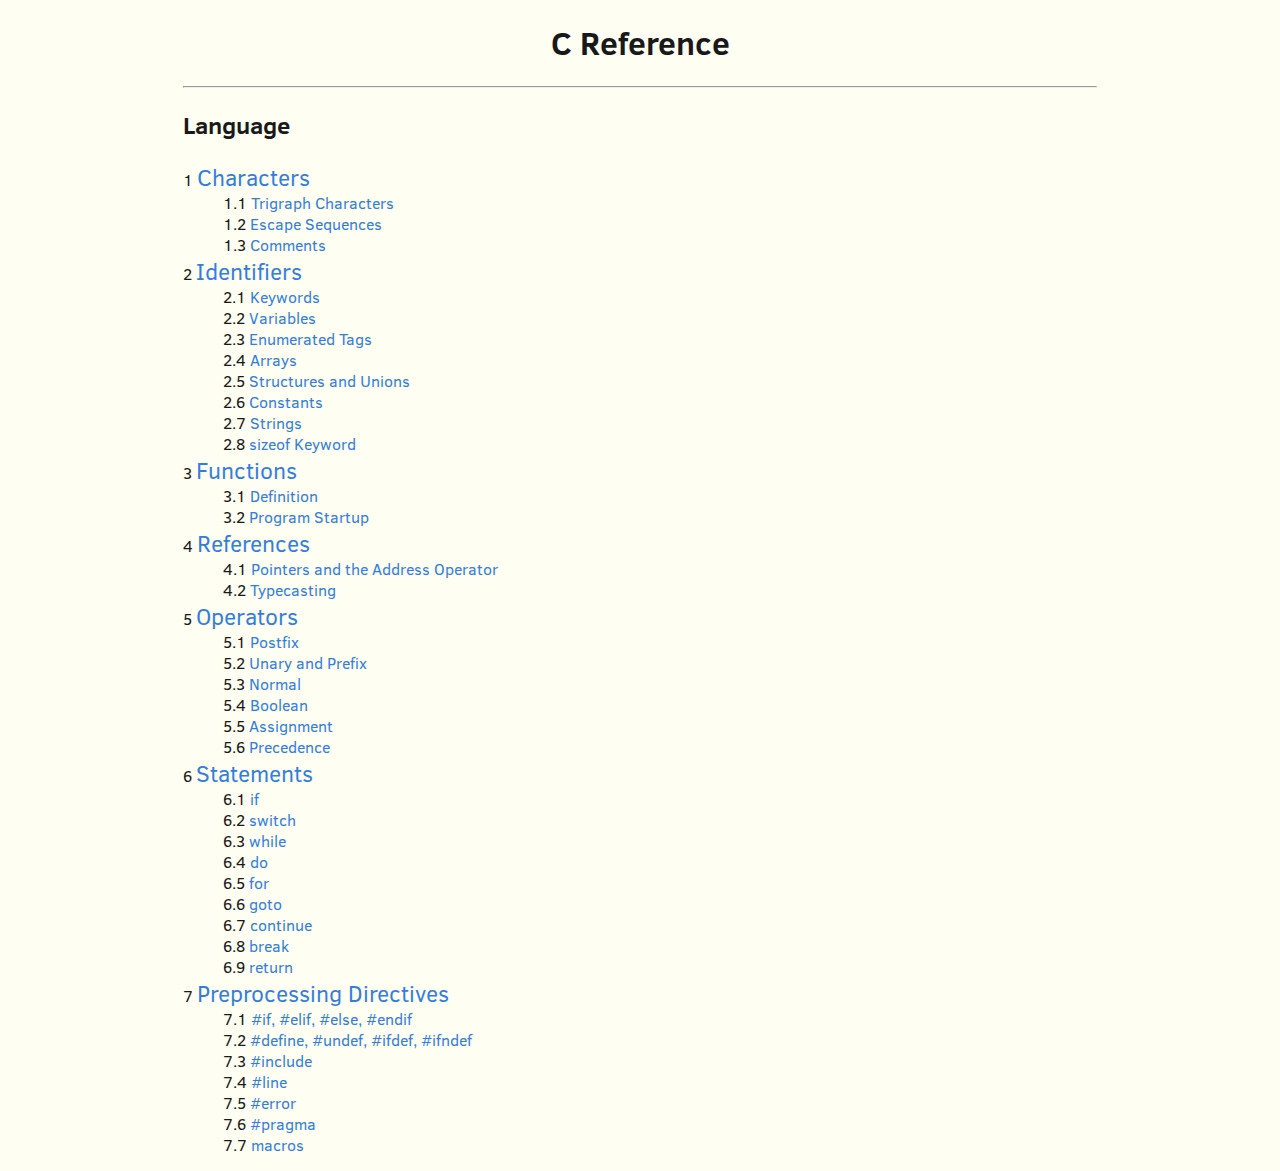
==== commit 41eda87d: "Cleanup" ====
--- a/index.html
+++ b/index.html
@@ -1,271 +1,94 @@
 <!DOCTYPE html>
-<html lang='en' class='Mih(100%) M(0) Bxz(bb)'><head>
-  <meta name='viewport' content='width=device-width,initial-scale=1' />
-  <meta charset='utf-8' />
-  <link rel='stylesheet' type='text/css' href='static/defaults.css' />
-  <link rel='stylesheet' type='text/css' href='static/type.css' />
-  <link rel='stylesheet' type='text/css' href='static/style.css' />
-  <link rel='stylesheet' type='text/css' href='static/code.css' />
-  <!-- Set box sizing to inherit globaly with border-box on root element. -->
-  <style>*,*:before,*:after{-moz-box-sizing:inherit;box-sizing:inherit}</style>
+<html lang='en' class='Mih(100%) M(0) Bxz(bb)'>
+<head>
+<meta name='viewport' content='width=device-width,initial-scale=1'>
+<meta charset='utf-8'>
+<link rel='stylesheet' type='text/css' href='static/defaults.css'>
+<link rel='stylesheet' type='text/css' href='static/type.css'>
+<link rel='stylesheet' type='text/css' href='static/style.css'>
+<link rel='stylesheet' type='text/css' href='static/code.css'>
+<!-- Set box sizing to inherit globaly with border-box on root element. -->
 
-  <title>C Reference</title>
+<style>
+*,*:before,*:after{-moz-box-sizing:inherit;box-sizing:inherit}
+</style>
+<title>C Reference</title>
 </head>
-
-
-
-<body class='H(100%) M(a) Maw(60rem) Px(s3)@md | Bgc(#FEFEF2) Ff(ClearSans) C(#191919) language-c'>
-  
-
-
+<body class=
+'H(100%) M(a) Maw(60rem) Px(s3)@md | Bgc(#FEFEF2) Ff(ClearSans) C(#191919) language-c'>
 
 <h1 class='Ta(c)'>C Reference</h1>
-<hr />
+<hr>
 <h2>Language</h2>
 <ol>
-  <li><a class='Fz(s3)' href='characters.html'>Characters</a>
-  <ol>
-    <li><a href='characters.html#trigraph'>Trigraph Characters</a>
-    </li><li><a href='characters.html#escape'>Escape Sequences</a>
-    </li><li><a href='characters.html#comments'>Comments</a>
-  </li></ol>
-  </li><li><a class='Fz(s3)' href='identifiers.html'>Identifiers</a>
-  <ol>
-    <li><a href='identifiers.html#keywords'>Keywords</a>
-    </li><li><a href='identifiers.html#variables'>Variables</a>
-    </li><li><a href='identifiers.html#enum'>Enumerated Tags</a>
-    </li><li><a href='identifiers.html#arrays'>Arrays</a>
-    </li><li><a href='identifiers.html#struct'>Structures and Unions</a>
-    </li><li><a href='identifiers.html#const'>Constants</a>
-    </li><li><a href='identifiers.html#strings'>Strings</a>
-    </li><li><a href='identifiers.html#sizeof'>sizeof Keyword</a>
-  </li></ol>
-  </li><li><a class='Fz(s3)' href='functions.html'>Functions</a>
-  <ol>
-    <li><a href='functions.html#definition'>Definition</a>
-    </li><li><a href='functions.html#startup'>Program Startup</a>
-  </li></ol>
-  </li><li><a class='Fz(s3)' href='references.html'>References</a>
-  <ol>
-    <li><a href='references.html#pointers'>Pointers and the Address Operator</a>
-    </li><li><a href='references.html#typecasting'>Typecasting</a>
-  </li></ol>
-  </li><li><a class='Fz(s3)' href='operators.html'>Operators</a>
-  <ol>
-    <li><a href='operators.html#postfix'>Postfix</a></li>
-    <li><a href='operators.html#prefix'>Unary and Prefix</a></li>
-    <li><a href='operators.html#normal'>Normal</a></li>
-    <li><a href='operators.html#boolean'>Boolean</a></li>
-    <li><a href='operators.html#assignment'>Assignment</a></li>
-    <li><a href='operators.html#precedence'>Precedence</a></li>
-  </ol>
-  </li><li><a class='Fz(s3)' href='statements.html'>Statements</a>
-  <ol>
-    <li><a href='https://www-s.acm.illinois.edu/webmonkeys/book/c_guide/1.6.html#if'>if</a>
-    </li><li><a href='https://www-s.acm.illinois.edu/webmonkeys/book/c_guide/1.6.html#switch'>switch</a>
-    </li><li><a href='https://www-s.acm.illinois.edu/webmonkeys/book/c_guide/1.6.html#while'>while</a>  
-    </li><li><a href='https://www-s.acm.illinois.edu/webmonkeys/book/c_guide/1.6.html#do'>do</a>
-    </li><li><a href='https://www-s.acm.illinois.edu/webmonkeys/book/c_guide/1.6.html#for'>for</a>
-    </li><li><a href='https://www-s.acm.illinois.edu/webmonkeys/book/c_guide/1.6.html#goto'>goto</a>
-    </li><li><a href='https://www-s.acm.illinois.edu/webmonkeys/book/c_guide/1.6.html#continue'>continue</a>
-    </li><li><a href='https://www-s.acm.illinois.edu/webmonkeys/book/c_guide/1.6.html#break'>break</a>
-    </li><li><a href='https://www-s.acm.illinois.edu/webmonkeys/book/c_guide/1.6.html#return'>return</a>
-  </li></ol>
-  </li><li><a class='Fz(s3)' href='preprocessing.html'>Preprocessing Directives</a>
-  <ol>
-    <li><a href='https://www-s.acm.illinois.edu/webmonkeys/book/c_guide/1.7.html#conditional'>#if, #elif, #else, #endif</a>
-    </li><li><a href='https://www-s.acm.illinois.edu/webmonkeys/book/c_guide/1.7.html#define'>#define, #undef, #ifdef, #ifndef</a>
-    </li><li><a href='https://www-s.acm.illinois.edu/webmonkeys/book/c_guide/1.7.html#include'>#include</a>
-    </li><li><a href='https://www-s.acm.illinois.edu/webmonkeys/book/c_guide/1.7.html#line'>#line</a>
-    </li><li><a href='https://www-s.acm.illinois.edu/webmonkeys/book/c_guide/1.7.html#error'>#error</a>
-    </li><li><a href='https://www-s.acm.illinois.edu/webmonkeys/book/c_guide/1.7.html#pragma'>#pragma</a>
-    </li><li><a href='https://www-s.acm.illinois.edu/webmonkeys/book/c_guide/1.7.html#macros'>Predefined Macros</a>
-  </li></ol>
-</li></ol>
-<h2>Library</h2>
+<li><a class='Fz(s3)' href='characters.html'>Characters</a>
 <ol>
-<li><a href='https://www-s.acm.illinois.edu/webmonkeys/book/c_guide/2.1.html'>assert.h</a>
-</li><li>assert
-</li><li><a href='https://www-s.acm.illinois.edu/webmonkeys/book/c_guide/2.2.html'>ctype.h</a>
-</li><li>is... Functions
-</li><li>to... Functions
-</li><li><a href='https://www-s.acm.illinois.edu/webmonkeys/book/c_guide/2.3.html'>errno.h</a> 
-</li><li>EDOM
-</li><li>ERANGE
-</li><li>errno   
-</li><li><a href='https://www-s.acm.illinois.edu/webmonkeys/book/c_guide/2.4.html'>float.h</a>
-</li><li>Defined Values
-</li><li><a href='https://www-s.acm.illinois.edu/webmonkeys/book/c_guide/2.5.html'>limits.h</a>
-</li><li>Defined Values
-</li><li><a href='https://www-s.acm.illinois.edu/webmonkeys/book/c_guide/2.6.html'>locale.h</a>
-</li><li>Variables and Definitions
-</li><li>setlocale
-</li><li>localeconv
-</li><li><a href='https://www-s.acm.illinois.edu/webmonkeys/book/c_guide/2.7.html'>math.h</a>
-</li><li>Error Conditions
-</li><li>Trigonometric Functions
-</li><li><a href='https://www-s.acm.illinois.edu/webmonkeys/book/c_guide/2.7.html#acos'>acos</a>
-</li><li><a href='https://www-s.acm.illinois.edu/webmonkeys/book/c_guide/2.7.html#asin'>asin</a>
-</li><li><a href='https://www-s.acm.illinois.edu/webmonkeys/book/c_guide/2.7.html#atan'>atan</a>
-</li><li><a href='https://www-s.acm.illinois.edu/webmonkeys/book/c_guide/2.7.html#atan2'>atan2</a>
-</li><li><a href='https://www-s.acm.illinois.edu/webmonkeys/book/c_guide/2.7.html#cos'>cos</a>
-</li><li><a href='https://www-s.acm.illinois.edu/webmonkeys/book/c_guide/2.7.html#cosh'>cosh</a>
-</li><li><a href='https://www-s.acm.illinois.edu/webmonkeys/book/c_guide/2.7.html#sin'>sin</a>
-</li><li><a href='https://www-s.acm.illinois.edu/webmonkeys/book/c_guide/2.7.html#sinh'>sinh</a>
-</li><li><a href='https://www-s.acm.illinois.edu/webmonkeys/book/c_guide/2.7.html#tan'>tan</a>
-</li><li><a href='https://www-s.acm.illinois.edu/webmonkeys/book/c_guide/2.7.html#tanh'>tanh</a>
-</li><li>Exponential, Logarithmic, and Power Functions
-</li><li><a href='https://www-s.acm.illinois.edu/webmonkeys/book/c_guide/2.7.html#exp'>exp</a>
-</li><li><a href='https://www-s.acm.illinois.edu/webmonkeys/book/c_guide/2.7.html#frexp'>frexp</a>
-</li><li><a href='https://www-s.acm.illinois.edu/webmonkeys/book/c_guide/2.7.html#ldexp'>ldexp</a>
-</li><li><a href='https://www-s.acm.illinois.edu/webmonkeys/book/c_guide/2.7.html#log'>log</a>
-</li><li><a href='https://www-s.acm.illinois.edu/webmonkeys/book/c_guide/2.7.html#log10'>log10</a>
-</li><li><a href='https://www-s.acm.illinois.edu/webmonkeys/book/c_guide/2.7.html#modf'>modf</a>
-</li><li><a href='https://www-s.acm.illinois.edu/webmonkeys/book/c_guide/2.7.html#pow'>pow</a>
-</li><li><a href='https://www-s.acm.illinois.edu/webmonkeys/book/c_guide/2.7.html#sqrt'>sqrt</a>
-</li><li>Other Math Functions
-</li><li><a href='https://www-s.acm.illinois.edu/webmonkeys/book/c_guide/2.7.html#ceil'>ceil</a>
-</li><li><a href='https://www-s.acm.illinois.edu/webmonkeys/book/c_guide/2.7.html#fabs'>fabs</a>
-</li><li><a href='https://www-s.acm.illinois.edu/webmonkeys/book/c_guide/2.7.html#floor'>floor</a>
-</li><li><a href='https://www-s.acm.illinois.edu/webmonkeys/book/c_guide/2.7.html#fmod'>fmod</a>
-</li><li><a href='https://www-s.acm.illinois.edu/webmonkeys/book/c_guide/2.8.html'>setjmp.h</a>
-</li><li>Variables and Definitions
-</li><li>setjmp
-</li><li>longjmp
-</li><li><a href='https://www-s.acm.illinois.edu/webmonkeys/book/c_guide/2.9.html'>signal.h</a>
-</li><li>Variables and Definitions
-</li><li>signal
-</li><li>raise
-</li><li><a href='https://www-s.acm.illinois.edu/webmonkeys/book/c_guide/2.10.html'>stdarg.h</a>
-</li><li>Variables and Definitions
-</li><li>va_start
-</li><li>va_arg
-</li><li>va_end
-</li><li><a href='https://www-s.acm.illinois.edu/webmonkeys/book/c_guide/2.11.html'>stddef.h</a>
-</li><li>Variables and Definitions
-</li><li><a href='https://www-s.acm.illinois.edu/webmonkeys/book/c_guide/2.12.html'>stdio.h</a>
-</li><li><a href='https://www-s.acm.illinois.edu/webmonkeys/book/c_guide/2.12.html#variables'>Variables and Definitions</a>
-</li><li><a href='https://www-s.acm.illinois.edu/webmonkeys/book/c_guide/2.12.html#streams'>Streams and Files</a>
-</li><li>File Functions
-</li><li><a href='https://www-s.acm.illinois.edu/webmonkeys/book/c_guide/2.12.html#clearerr'>clearerr</a>
-</li><li><a href='https://www-s.acm.illinois.edu/webmonkeys/book/c_guide/2.12.html#fclose'>fclose</a>
-</li><li><a href='https://www-s.acm.illinois.edu/webmonkeys/book/c_guide/2.12.html#feof'>feof</a>
-</li><li><a href='https://www-s.acm.illinois.edu/webmonkeys/book/c_guide/2.12.html#ferror'>ferror</a>
-</li><li><a href='https://www-s.acm.illinois.edu/webmonkeys/book/c_guide/2.12.html#fflush'>fflush</a>
-</li><li><a href='https://www-s.acm.illinois.edu/webmonkeys/book/c_guide/2.12.html#fgetpos'>fgetpos</a>
-</li><li><a href='https://www-s.acm.illinois.edu/webmonkeys/book/c_guide/2.12.html#fopen'>fopen</a>
-</li><li><a href='https://www-s.acm.illinois.edu/webmonkeys/book/c_guide/2.12.html#fread'>fread</a>
-</li><li><a href='https://www-s.acm.illinois.edu/webmonkeys/book/c_guide/2.12.html#freopen'>freopen</a>
-</li><li><a href='https://www-s.acm.illinois.edu/webmonkeys/book/c_guide/2.12.html#fseek'>fseek</a>
-</li><li><a href='https://www-s.acm.illinois.edu/webmonkeys/book/c_guide/2.12.html#fsetpos'>fsetpos</a>
-</li><li><a href='https://www-s.acm.illinois.edu/webmonkeys/book/c_guide/2.12.html#ftell'>ftell</a>
-</li><li><a href='https://www-s.acm.illinois.edu/webmonkeys/book/c_guide/2.12.html#fwrite'>fwrite</a>
-</li><li><a href='https://www-s.acm.illinois.edu/webmonkeys/book/c_guide/2.12.html#remove'>remove</a>
-</li><li><a href='https://www-s.acm.illinois.edu/webmonkeys/book/c_guide/2.12.html#rename'>rename</a>
-</li><li><a href='https://www-s.acm.illinois.edu/webmonkeys/book/c_guide/2.12.html#rewind'>rewind</a>
-</li><li><a href='https://www-s.acm.illinois.edu/webmonkeys/book/c_guide/2.12.html#setbuf'>setbuf</a>
-</li><li><a href='https://www-s.acm.illinois.edu/webmonkeys/book/c_guide/2.12.html#setvbuf'>setvbuf</a>
-</li><li><a href='https://www-s.acm.illinois.edu/webmonkeys/book/c_guide/2.12.html#tmpfile'>tmpfile</a>
-</li><li><a href='https://www-s.acm.illinois.edu/webmonkeys/book/c_guide/2.12.html#tmpnam'>tmpnam</a>
-</li><li>Formatted I/O Functions
-</li><li><a href='https://www-s.acm.illinois.edu/webmonkeys/book/c_guide/2.12.html#printf'>...printf Functions</a>
-</li><li><a href='https://www-s.acm.illinois.edu/webmonkeys/book/c_guide/2.12.html#scanf'>...scanf Functions</a>
-</li><li>Character I/O Functions
-</li><li><a href='https://www-s.acm.illinois.edu/webmonkeys/book/c_guide/2.12.html#fgetc'>fgetc</a>
-</li><li><a href='https://www-s.acm.illinois.edu/webmonkeys/book/c_guide/2.12.html#fgets'>fgets</a>
-</li><li><a href='https://www-s.acm.illinois.edu/webmonkeys/book/c_guide/2.12.html#fputc'>fputc</a>
-</li><li><a href='https://www-s.acm.illinois.edu/webmonkeys/book/c_guide/2.12.html#fputs'>fputs</a>
-</li><li><a href='https://www-s.acm.illinois.edu/webmonkeys/book/c_guide/2.12.html#getc'>getc</a>
-</li><li><a href='https://www-s.acm.illinois.edu/webmonkeys/book/c_guide/2.12.html#getchar'>getchar</a>
-</li><li><a href='https://www-s.acm.illinois.edu/webmonkeys/book/c_guide/2.12.html#gets'>gets</a>
-</li><li><a href='https://www-s.acm.illinois.edu/webmonkeys/book/c_guide/2.12.html#putc'>putc</a>
-</li><li><a href='https://www-s.acm.illinois.edu/webmonkeys/book/c_guide/2.12.html#putchar'>putchar</a>
-</li><li><a href='https://www-s.acm.illinois.edu/webmonkeys/book/c_guide/2.12.html#puts'>puts</a>
-</li><li><a href='https://www-s.acm.illinois.edu/webmonkeys/book/c_guide/2.12.html#ungetc'>ungetc</a>
-</li><li>Error Functions
-</li><li><a href='https://www-s.acm.illinois.edu/webmonkeys/book/c_guide/2.12.html#perror'>perror</a>
-</li><li><a href='https://www-s.acm.illinois.edu/webmonkeys/book/c_guide/2.13.html'>stdlib.h</a>
-</li><li><a href='https://www-s.acm.illinois.edu/webmonkeys/book/c_guide/2.13.html#variables'>Variables and Definitions</a>
-</li><li>String Functions
-</li><li><a href='https://www-s.acm.illinois.edu/webmonkeys/book/c_guide/2.13.html#atof'>atof</a>
-</li><li><a href='https://www-s.acm.illinois.edu/webmonkeys/book/c_guide/2.13.html#atoi'>atoi</a>
-</li><li><a href='https://www-s.acm.illinois.edu/webmonkeys/book/c_guide/2.13.html#atol'>atol</a>
-</li><li><a href='https://www-s.acm.illinois.edu/webmonkeys/book/c_guide/2.13.html#strtod'>strtod</a>
-</li><li><a href='https://www-s.acm.illinois.edu/webmonkeys/book/c_guide/2.13.html#strtol'>strtol</a>
-</li><li><a href='https://www-s.acm.illinois.edu/webmonkeys/book/c_guide/2.13.html#strtoul'>strtoul</a>
-</li><li>Memory Functions
-</li><li><a href='https://www-s.acm.illinois.edu/webmonkeys/book/c_guide/2.13.html#calloc'>calloc</a>
-</li><li><a href='https://www-s.acm.illinois.edu/webmonkeys/book/c_guide/2.13.html#free'>free</a>
-</li><li><a href='https://www-s.acm.illinois.edu/webmonkeys/book/c_guide/2.13.html#malloc'>malloc</a>
-</li><li><a href='https://www-s.acm.illinois.edu/webmonkeys/book/c_guide/2.13.html#realloc'>realloc</a>
-</li><li>Environment Functions
-</li><li><a href='https://www-s.acm.illinois.edu/webmonkeys/book/c_guide/2.13.html#abort'>abort</a>
-</li><li><a href='https://www-s.acm.illinois.edu/webmonkeys/book/c_guide/2.13.html#atexit'>atexit</a>
-</li><li><a href='https://www-s.acm.illinois.edu/webmonkeys/book/c_guide/2.13.html#exit'>exit</a>
-</li><li><a href='https://www-s.acm.illinois.edu/webmonkeys/book/c_guide/2.13.html#getenv'>getenv</a>
-</li><li><a href='https://www-s.acm.illinois.edu/webmonkeys/book/c_guide/2.13.html#system'>system</a>
-</li><li>Searching and Sorting Functions
-</li><li><a href='https://www-s.acm.illinois.edu/webmonkeys/book/c_guide/2.13.html#bsearch'>bsearch</a>
-</li><li><a href='https://www-s.acm.illinois.edu/webmonkeys/book/c_guide/2.13.html#qsort'>qsort</a>
-</li><li>Math Functions  
-</li><li><a href='https://www-s.acm.illinois.edu/webmonkeys/book/c_guide/2.13.html#abs'>abs</a>
-</li><li><a href='https://www-s.acm.illinois.edu/webmonkeys/book/c_guide/2.13.html#div'>div</a>
-</li><li><a href='https://www-s.acm.illinois.edu/webmonkeys/book/c_guide/2.13.html#labs'>labs</a>
-</li><li><a href='https://www-s.acm.illinois.edu/webmonkeys/book/c_guide/2.13.html#ldiv'>ldiv</a>
-</li><li><a href='https://www-s.acm.illinois.edu/webmonkeys/book/c_guide/2.13.html#rand'>rand</a>
-</li><li><a href='https://www-s.acm.illinois.edu/webmonkeys/book/c_guide/2.13.html#srand'>srand</a>
-</li><li>Multibyte Functions
-</li><li><a href='https://www-s.acm.illinois.edu/webmonkeys/book/c_guide/2.13.html#mblen'>mblen</a>
-</li><li><a href='https://www-s.acm.illinois.edu/webmonkeys/book/c_guide/2.13.html#mbstowcs'>mbstowcs</a>
-</li><li><a href='https://www-s.acm.illinois.edu/webmonkeys/book/c_guide/2.13.html#mbtowc'>mbtowc</a>
-</li><li><a href='https://www-s.acm.illinois.edu/webmonkeys/book/c_guide/2.13.html#wcstombs'>wcstombs</a>
-</li><li><a href='https://www-s.acm.illinois.edu/webmonkeys/book/c_guide/2.13.html#wctomb'>wctomb</a>
-</li><li><a href='https://www-s.acm.illinois.edu/webmonkeys/book/c_guide/2.14.html'>string.h</a>
-</li><li><a href='https://www-s.acm.illinois.edu/webmonkeys/book/c_guide/2.14.html#variables'>Variables and Definitions</a>
-</li><li><a href='https://www-s.acm.illinois.edu/webmonkeys/book/c_guide/2.14.html#memchr'>memchr</a>
-</li><li><a href='https://www-s.acm.illinois.edu/webmonkeys/book/c_guide/2.14.html#memcmp'>memcmp</a>
-</li><li><a href='https://www-s.acm.illinois.edu/webmonkeys/book/c_guide/2.14.html#memcpy'>memcpy</a>
-</li><li><a href='https://www-s.acm.illinois.edu/webmonkeys/book/c_guide/2.14.html#memmove'>memmove</a>
-</li><li><a href='https://www-s.acm.illinois.edu/webmonkeys/book/c_guide/2.14.html#memset'>memset</a>
-</li><li><a href='https://www-s.acm.illinois.edu/webmonkeys/book/c_guide/2.14.html#strcat'>strcat</a>
-</li><li><a href='https://www-s.acm.illinois.edu/webmonkeys/book/c_guide/2.14.html#strncat'>strncat</a>
-</li><li><a href='https://www-s.acm.illinois.edu/webmonkeys/book/c_guide/2.14.html#strchr'>strchr</a>
-</li><li><a href='https://www-s.acm.illinois.edu/webmonkeys/book/c_guide/2.14.html#strcmp'>strcmp</a>
-</li><li><a href='https://www-s.acm.illinois.edu/webmonkeys/book/c_guide/2.14.html#strncmp'>strncmp</a>
-</li><li><a href='https://www-s.acm.illinois.edu/webmonkeys/book/c_guide/2.14.html#strcoll'>strcoll</a>
-</li><li><a href='https://www-s.acm.illinois.edu/webmonkeys/book/c_guide/2.14.html#strcpy'>strcpy</a>
-</li><li><a href='https://www-s.acm.illinois.edu/webmonkeys/book/c_guide/2.14.html#strncpy'>strncpy</a>
-</li><li><a href='https://www-s.acm.illinois.edu/webmonkeys/book/c_guide/2.14.html#strcspn'>strcspn</a>
-</li><li><a href='https://www-s.acm.illinois.edu/webmonkeys/book/c_guide/2.14.html#strerror'>strerror</a>
-</li><li><a href='https://www-s.acm.illinois.edu/webmonkeys/book/c_guide/2.14.html#strlen'>strlen</a>
-</li><li><a href='https://www-s.acm.illinois.edu/webmonkeys/book/c_guide/2.14.html#strpbrk'>strpbrk</a>
-</li><li><a href='https://www-s.acm.illinois.edu/webmonkeys/book/c_guide/2.14.html#strrchr'>strrchr</a>
-</li><li><a href='https://www-s.acm.illinois.edu/webmonkeys/book/c_guide/2.14.html#strspn'>strspn</a>
-</li><li><a href='https://www-s.acm.illinois.edu/webmonkeys/book/c_guide/2.14.html#strstr'>strstr</a>
-</li><li><a href='https://www-s.acm.illinois.edu/webmonkeys/book/c_guide/2.14.html#strtok'>strtok</a>
-</li><li><a href='https://www-s.acm.illinois.edu/webmonkeys/book/c_guide/2.14.html#strxfrm'>strxfrm</a>
-</li><li><a href='https://www-s.acm.illinois.edu/webmonkeys/book/c_guide/2.15.html'>time.h</a> 
-</li><li><a href='https://www-s.acm.illinois.edu/webmonkeys/book/c_guide/2.15.html#variables'>Variables and Definitions</a>
-</li><li><a href='https://www-s.acm.illinois.edu/webmonkeys/book/c_guide/2.15.html#asctime'>asctime</a>
-</li><li><a href='https://www-s.acm.illinois.edu/webmonkeys/book/c_guide/2.15.html#clock'>clock</a>
-</li><li><a href='https://www-s.acm.illinois.edu/webmonkeys/book/c_guide/2.15.html#ctime'>ctime</a>
-</li><li><a href='https://www-s.acm.illinois.edu/webmonkeys/book/c_guide/2.15.html#difftime'>difftime</a>
-</li><li><a href='https://www-s.acm.illinois.edu/webmonkeys/book/c_guide/2.15.html#gmtime'>gmtime</a>
-</li><li><a href='https://www-s.acm.illinois.edu/webmonkeys/book/c_guide/2.15.html#localtime'>localtime</a>
-</li><li><a href='https://www-s.acm.illinois.edu/webmonkeys/book/c_guide/2.15.html#mktime'>mktime</a>
-</li><li><a href='https://www-s.acm.illinois.edu/webmonkeys/book/c_guide/2.15.html#strftime'>strftime</a>
-</li><li><a href='https://www-s.acm.illinois.edu/webmonkeys/book/c_guide/2.15.html#time'>time</a>
-</li></ol>
-
-<h3>Appendix</h3>
-<a href='https://www-s.acm.illinois.edu/webmonkeys/book/c_guide/a.html'>ASCII Chart</a>
-
-<h3>Index</h3>
-<a class='Pb(s1)' href='https://www-s.acm.illinois.edu/webmonkeys/book/c_guide/index2.html'>Index</a>
-
-
-  <script src='static/prism.js'></script>
+<li><a href='characters.html#trigraph'>Trigraph Characters</a></li>
+<li><a href='characters.html#escape'>Escape Sequences</a></li>
+<li><a href='characters.html#comments'>Comments</a></li>
+</ol>
+</li>
+<li><a class='Fz(s3)' href='identifiers.html'>Identifiers</a>
+<ol>
+<li><a href='identifiers.html#keywords'>Keywords</a></li>
+<li><a href='identifiers.html#variables'>Variables</a></li>
+<li><a href='identifiers.html#enum'>Enumerated Tags</a></li>
+<li><a href='identifiers.html#arrays'>Arrays</a></li>
+<li><a href='identifiers.html#struct'>Structures and Unions</a></li>
+<li><a href='identifiers.html#const'>Constants</a></li>
+<li><a href='identifiers.html#strings'>Strings</a></li>
+<li><a href='identifiers.html#sizeof'>sizeof Keyword</a></li>
+</ol>
+</li>
+<li><a class='Fz(s3)' href='functions.html'>Functions</a>
+<ol>
+<li><a href='functions.html#definition'>Definition</a></li>
+<li><a href='functions.html#startup'>Program Startup</a></li>
+</ol>
+</li>
+<li><a class='Fz(s3)' href='references.html'>References</a>
+<ol>
+<li><a href='references.html#pointers'>Pointers and the Address
+Operator</a></li>
+<li><a href='references.html#typecasting'>Typecasting</a></li>
+</ol>
+</li>
+<li><a class='Fz(s3)' href='operators.html'>Operators</a>
+<ol>
+<li><a href='operators.html#postfix'>Postfix</a></li>
+<li><a href='operators.html#prefix'>Unary and Prefix</a></li>
+<li><a href='operators.html#normal'>Normal</a></li>
+<li><a href='operators.html#boolean'>Boolean</a></li>
+<li><a href='operators.html#assignment'>Assignment</a></li>
+<li><a href='operators.html#precedence'>Precedence</a></li>
+</ol>
+</li>
+<li><a class='Fz(s3)' href='statements.html'>Statements</a>
+<ol>
+<li><a href='statements.html#if'>if</a></li>
+<li><a href='statements.html#switch'>switch</a></li>
+<li><a href='statements.html#while'>while</a></li>
+<li><a href='statements.html#do'>do</a></li>
+<li><a href='statements.html#for'>for</a></li>
+<li><a href='statements.html#goto'>goto</a></li>
+<li><a href='statements.html#continue'>continue</a></li>
+<li><a href='statements.html#break'>break</a></li>
+<li><a href='statements.html#return'>return</a></li>
+</ol>
+</li>
+<li><a class='Fz(s3)' href='preprocessing.html'>Preprocessing Directives</a>
+<ol>
+<li><a href='preprocessing.html#conditional'>#if, #elif, #else, #endif</a></li>
+<li><a href='preprocessing.html#define'>#define, #undef, #ifdef,
+#ifndef</a></li>
+<li><a href='preprocessing.html#include'>#include</a></li>
+<li><a href='preprocessing.html#line'>#line</a></li>
+<li><a href='preprocessing.html#error'>#error</a></li>
+<li><a href='preprocessing.html#pragma'>#pragma</a></li>
+<li><a href='preprocessing.html#macros'>macros</a></li>
+</ol>
+</li>
+</ol>
+<script src='static/prism.js'></script>
 </body>
-
 </html>
-
--- a/static/code.css
+++ b/static/code.css
@@ -0,0 +1,118 @@
+code[class*="language-"],
+pre[class*="language-"] {
+	color: black;
+	background: none;
+	font-family: Hack, Consolas, monospace;
+	white-space: pre;
+	word-spacing: normal;
+	word-break: normal;
+	word-wrap: normal;
+	line-height: 1.4;
+	-moz-tab-size: 4;
+	-o-tab-size: 4;
+	tab-size: 4;
+	-webkit-hyphens: none;
+	-moz-hyphens: none;
+	-ms-hyphens: none;
+	hyphens: none;
+}
+
+pre[class*="language-"]::-moz-selection, pre[class*="language-"] ::-moz-selection,
+code[class*="language-"]::-moz-selection, code[class*="language-"] ::-moz-selection {
+	background: #b3d4fc;
+}
+
+pre[class*="language-"]::selection, pre[class*="language-"] ::selection,
+code[class*="language-"]::selection, code[class*="language-"] ::selection {
+	background: #b3d4fc;
+}
+
+/* Code blocks */
+pre[class*="language-"] {
+	padding: 1em;
+	margin: .5em 0;
+	overflow: auto;
+}
+
+:not(pre) > code[class*="language-"],
+pre[class*="language-"] {
+	background: #f5f2f0;
+}
+
+/* Inline code */
+:not(pre) > code[class*="language-"] {
+	padding: .1em;
+	border-radius: .3em;
+	white-space: normal;
+}
+
+.token.comment,
+.token.prolog,
+.token.doctype,
+.token.cdata {
+	color: slategray;
+}
+
+.token.punctuation {
+	color: #999;
+}
+
+.namespace {
+	opacity: .7;
+}
+
+.token.property,
+.token.tag,
+.token.boolean,
+.token.number,
+.token.constant,
+.token.symbol,
+.token.deleted {
+	color: #905;
+}
+
+.token.selector,
+.token.attr-name,
+.token.string,
+.token.char,
+.token.builtin,
+.token.inserted {
+	color: #690;
+}
+
+.token.operator,
+.token.entity,
+.token.url,
+.language-css .token.string,
+.style .token.string {
+	color: #a67f59;
+	background: hsla(0, 0%, 100%, .5);
+}
+
+.token.atrule,
+.token.attr-value,
+.token.keyword {
+	color: #07a;
+}
+
+.token.function {
+	color: #DD4A68;
+}
+
+.token.regex,
+.token.important,
+.token.variable {
+	color: #e90;
+}
+
+.token.important,
+.token.bold {
+	font-weight: bold;
+}
+.token.italic {
+	font-style: italic;
+}
+
+.token.entity {
+	cursor: help;
+}
